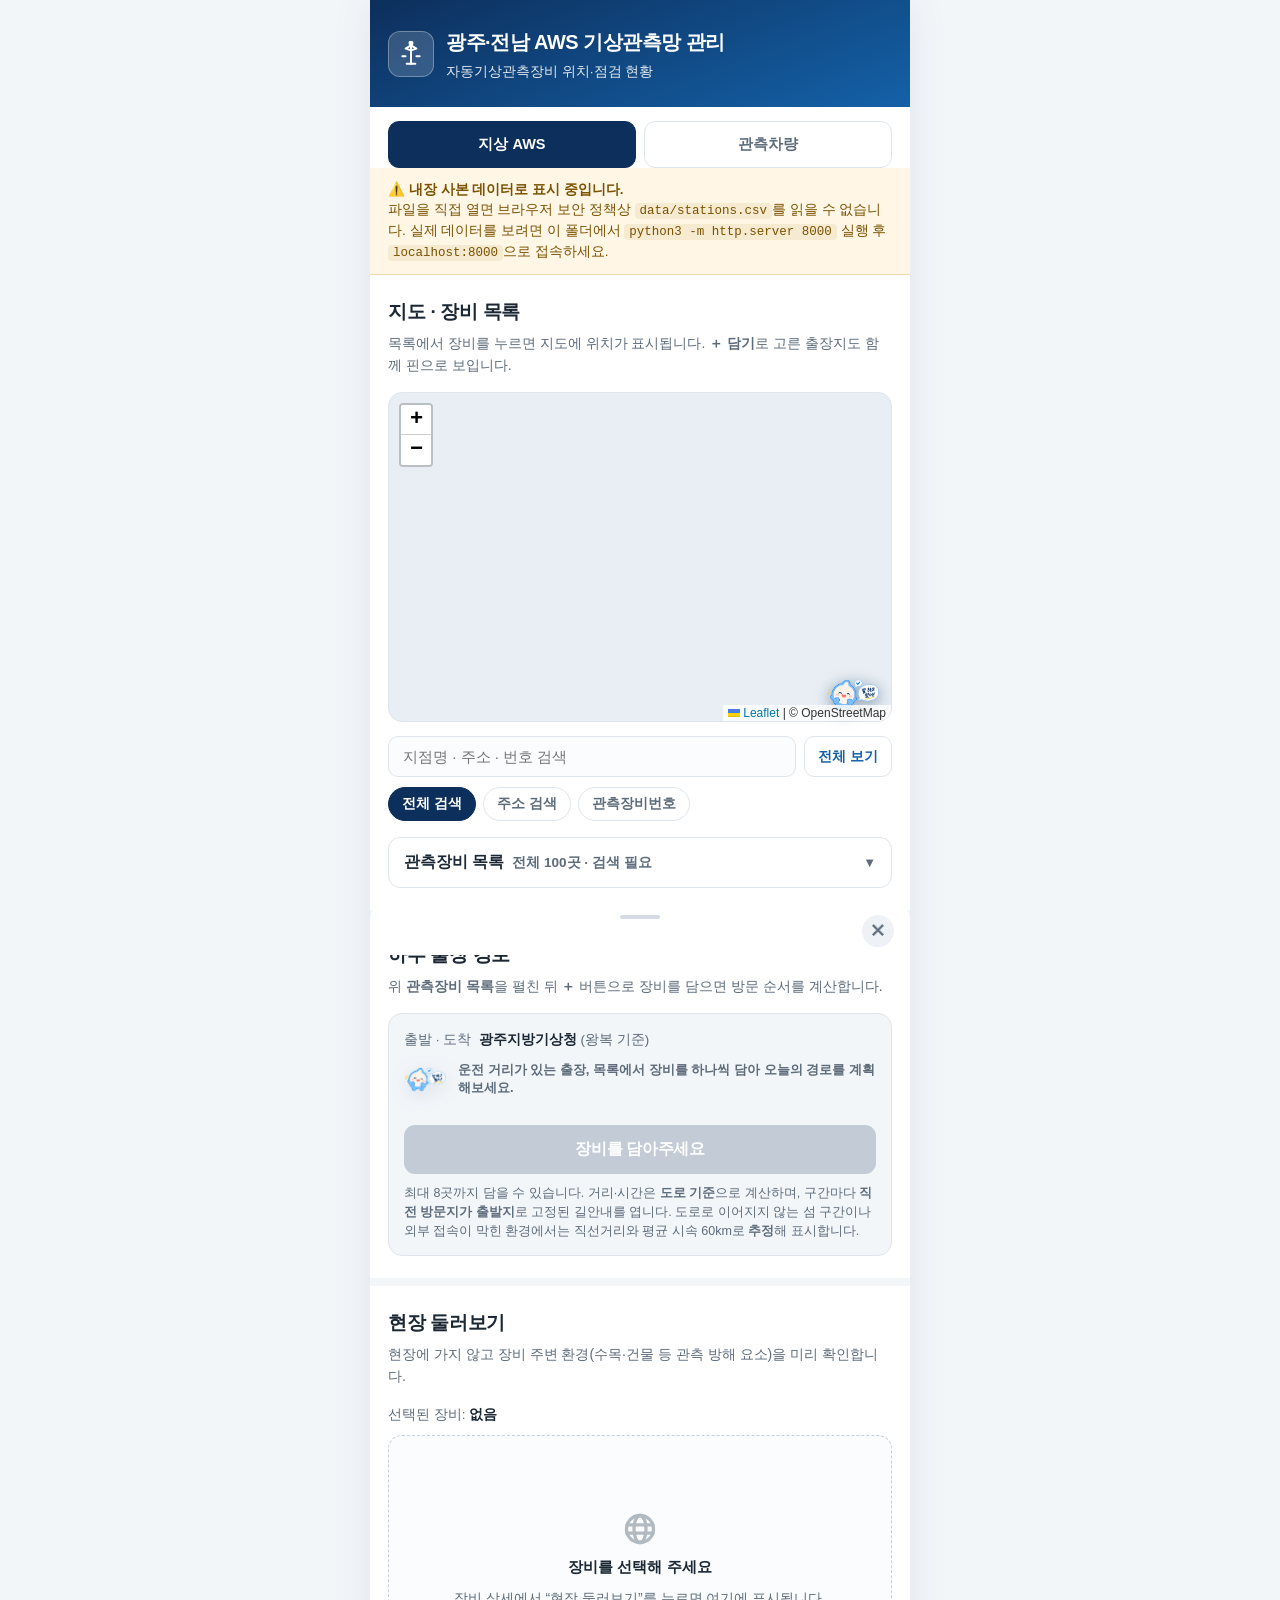
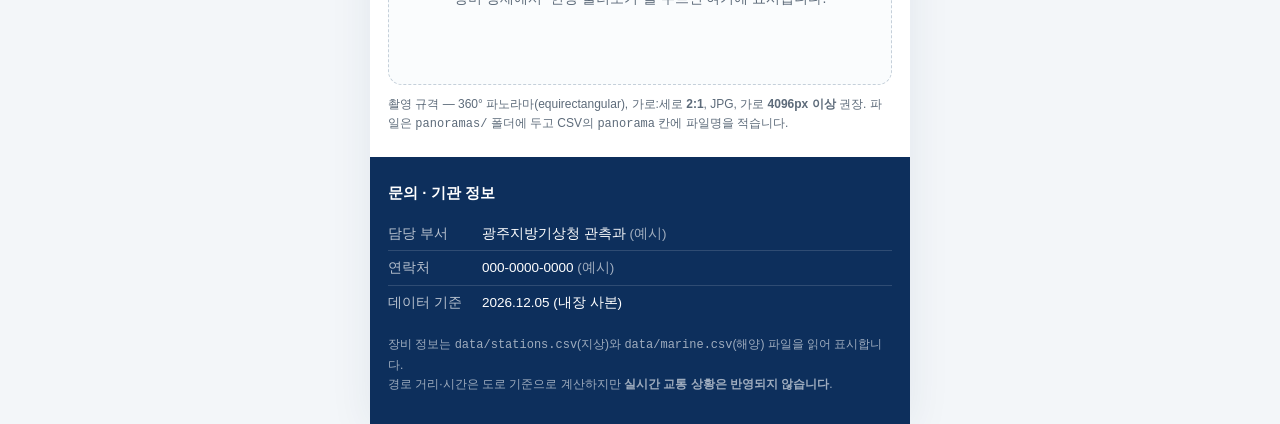
==== index.html @ c39beac3 "Update mascot and weather images" ====
<!DOCTYPE html>
<html lang="ko">
<head>
<meta charset="UTF-8">
<meta name="viewport" content="width=device-width, initial-scale=1, viewport-fit=cover">
<title>광주·전남 AWS 기상관측망 관리</title>
<!-- 지도 라이브러리는 저장소 안에 두었습니다. 외부 접속이 막힌 곳에서도 지도가 뜹니다. -->
<link rel="stylesheet" href="vendor/leaflet/leaflet.css">
<style>
/* ===== 기본 설정 ===== */
:root{
  --navy:#0d2f5c;
  --blue:#1461a8;
  --blue-soft:#e9f1fa;
  --ink:#1b2733;
  --muted:#5d6b7a;
  --line:#dfe5ec;
  --bg:#f3f6f9;
  --card:#ffffff;
  --ok:#157f4b;      /* 정상 */
  --ok-bg:#e6f4ec;
  --soon:#9a6200;    /* 곧 도래 */
  --soon-bg:#fdf1dc;
  --due:#c03a19;     /* 점검필요 */
  --due-bg:#fbe9e4;
  --unknown:#5d6b7a;
  --unknown-bg:#eceff3;
  --radius:14px;
}
*{box-sizing:border-box;-webkit-tap-highlight-color:transparent}
html,body{margin:0;padding:0}
body{
  background:var(--bg);
  color:var(--ink);
  font-family:-apple-system,BlinkMacSystemFont,"Apple SD Gothic Neo","Malgun Gothic","Noto Sans KR",sans-serif;
  font-size:16px; line-height:1.6;
  -webkit-text-size-adjust:100%;
}
.wrap{max-width:540px;margin:0 auto;background:var(--card);min-height:100vh;box-shadow:0 0 40px rgba(13,47,92,.08)}
section{padding:22px 18px;border-bottom:8px solid var(--bg)}
section:last-of-type{border-bottom:0}
h2{font-size:19px;margin:0 0 4px;letter-spacing:-.3px}
.sec-desc{font-size:14px;color:var(--muted);margin:0 0 16px}
button{font-family:inherit;font-size:inherit;cursor:pointer}

/* ===== ① 헤더 ===== */
header{
  background:linear-gradient(160deg,var(--navy),var(--blue));
  color:#fff;padding:26px 18px 24px;
}
.brand{display:flex;align-items:center;gap:12px}
.logo{
  width:46px;height:46px;border-radius:12px;flex:0 0 46px;
  background:rgba(255,255,255,.16);border:1px solid rgba(255,255,255,.3);
  display:flex;align-items:center;justify-content:center;
}
.logo svg{width:26px;height:26px}
header h1{font-size:20px;margin:0;font-weight:700;letter-spacing:-.5px}
header p{margin:3px 0 0;font-size:13.5px;opacity:.88}

/* ===== 지상 / 해양 탭 ===== */
.tabs{
  display:flex;gap:8px;padding:14px 18px 0;max-width:540px;margin:0 auto;
}
.tab{
  flex:1;padding:11px 8px;border:1.5px solid var(--line);border-radius:11px;
  background:#fff;color:var(--muted);font-size:14.5px;font-weight:700;cursor:pointer;
  display:flex;align-items:center;justify-content:center;text-align:center;text-decoration:none;
}
.tab[aria-pressed="true"]{background:var(--navy);border-color:var(--navy);color:#fff}

/* ===== 알림 배너 ===== */
.banner{
  display:none;margin:0;padding:12px 18px;background:#fff6e5;
  border-bottom:1px solid #f0dcb4;color:#7a5200;font-size:13.5px;line-height:1.5;
}
.banner.show{display:block}
.banner code{background:#f6ead0;padding:1px 5px;border-radius:4px;font-size:12.5px}

/* ===== ③ 지도 + 목록 ===== */
#map{height:330px;border-radius:var(--radius);border:1px solid var(--line);background:#e8eef3;overflow:hidden}
.map-fail{display:none;padding:28px 16px;text-align:center;color:var(--muted);font-size:14px}
.tools{display:flex;gap:8px;margin:14px 0 10px}
.search{
  flex:1;padding:11px 14px;border:1px solid var(--line);border-radius:10px;
  font-size:15px;background:#fbfcfd;color:var(--ink);min-width:0;
}
.search:focus{outline:2px solid var(--blue);outline-offset:-1px;background:#fff}
.fitBtn{
  flex:0 0 auto;padding:0 13px;border-radius:10px;border:1px solid var(--line);
  background:#fff;color:var(--blue);font-size:13.5px;font-weight:700;white-space:nowrap;
}
.chips{display:flex;gap:7px;overflow-x:auto;padding-bottom:4px;margin-bottom:12px;-webkit-overflow-scrolling:touch}
.chip{
  flex:0 0 auto;padding:7px 13px;border-radius:999px;border:1px solid var(--line);
  background:#fff;color:var(--muted);font-size:13.5px;font-weight:600;white-space:nowrap;
}
.chip[aria-pressed="true"]{background:var(--navy);border-color:var(--navy);color:#fff}

/* 목록 접기/펴기 */
.list-toggle{
  width:100%;display:flex;align-items:center;gap:8px;
  padding:14px 15px;border:1px solid var(--line);border-radius:12px;background:#fff;
  font-size:15.5px;font-weight:700;color:var(--ink);text-align:left;
}
.list-toggle .cnt{color:var(--muted);font-weight:600;font-size:13.5px}
.list-toggle .caret{margin-left:auto;color:var(--muted);font-size:13px;transition:transform .2s}
.list-toggle[aria-expanded="true"]{border-color:var(--blue);color:var(--blue)}
.list-toggle[aria-expanded="true"] .caret{transform:rotate(180deg);color:var(--blue)}
#listBox{margin-top:12px}
#listBox[hidden]{display:none}

.list{list-style:none;margin:0;padding:0;display:flex;flex-direction:column;gap:9px}
.item{
  display:flex;align-items:flex-start;gap:11px;
  border:1px solid var(--line);border-radius:var(--radius);padding:13px 13px 13px 12px;background:#fff;
}
.item.picked{border-color:var(--blue);background:#f6faff;box-shadow:0 0 0 1px var(--blue) inset}
.item-main{flex:1;min-width:0;text-align:left;background:none;border:0;padding:0;color:inherit;font-size:inherit}
.item-top{display:flex;align-items:center;gap:7px;flex-wrap:wrap;line-height:1.35}
.item-name{font-size:16.5px;font-weight:700;letter-spacing:-.3px}
.item-id{font-size:12px;color:var(--muted);background:var(--bg);border-radius:5px;padding:1px 6px}
.item-addr{display:block;font-size:13.5px;color:var(--muted);margin-top:4px;overflow:hidden;text-overflow:ellipsis;white-space:nowrap}
.item-next{display:block;font-size:12.5px;color:var(--muted);margin-top:3px;line-height:1.45}
.item-next b{color:var(--ink);font-weight:600}
.pick{
  flex:0 0 auto;width:42px;height:42px;border-radius:10px;border:1px solid var(--line);
  background:#fff;color:var(--muted);font-size:12px;font-weight:700;line-height:1.15;
  display:flex;flex-direction:column;align-items:center;justify-content:center;gap:1px;
}
.pick[aria-pressed="true"]{background:var(--blue);border-color:var(--blue);color:#fff}
.pick svg{width:16px;height:16px}
.empty{padding:26px 10px;text-align:center;color:var(--muted);font-size:14px}

/* 상태 배지 */
.badge{
  display:inline-flex;align-items:center;gap:4px;
  font-size:12px;font-weight:700;padding:2px 8px 2px 6px;border-radius:999px;white-space:nowrap;
}
.badge svg{width:13px;height:13px}
.b-ok{background:var(--ok-bg);color:var(--ok)}
.b-soon{background:var(--soon-bg);color:var(--soon)}
.b-due{background:var(--due-bg);color:var(--due)}
.b-unknown{background:var(--unknown-bg);color:var(--unknown)}

/* 지도 핀 */
.pin{
  width:28px;height:28px;border-radius:50% 50% 50% 2px;transform:rotate(-45deg);
  border:2.5px solid #fff;box-shadow:0 2px 6px rgba(0,0,0,.35);
  display:flex;align-items:center;justify-content:center;
}
.pin span{transform:rotate(45deg);color:#fff;font-size:12px;font-weight:800;line-height:1}
.pin-ok{background:var(--ok)}
.pin-soon{background:var(--soon)}
.pin-due{background:var(--due)}
.pin-unknown{background:var(--unknown)}
/* 지도에 올라가는 핀 — 글씨 없이 색으로만 구분합니다 */
.pin-pick{background:var(--blue)}                 /* 출장지로 담은 장비 */
.pin-office{background:var(--navy)}               /* 사무실 */
.pin-port{background:#0f8a8a}                     /* 출항 항구 */
.pin-sel{                                         /* 지금 선택한 장비 */
  background:var(--navy);width:34px;height:34px;
  box-shadow:0 0 0 4px rgba(21,101,192,.28), 0 3px 8px rgba(0,0,0,.4);
}
.mascot-pin svg{display:block;filter:drop-shadow(0 2px 5px rgba(13,47,92,.4))}

/* 지도 한 켠에 붙어 상황을 알려주는 마스코트 */
.map-wrap{position:relative}
.map-mascot{
  position:absolute;right:10px;bottom:10px;
  pointer-events:none;filter:drop-shadow(0 3px 7px rgba(13,47,92,.35));
  transition:opacity .15s;z-index:450;
}
.map-mascot[hidden]{display:none}
.mascot-sprite{display:inline-block;overflow:hidden;flex:0 0 auto;line-height:0;vertical-align:middle}
.mascot-sprite img{display:block;max-width:none;height:auto}
/* img/ 스프라이트 — IMG_8808(2×2), IMG_8807(상단+하단) */
.mascot-s{
  display:inline-block;flex:0 0 auto;background-repeat:no-repeat;
  vertical-align:middle;
}
.mascot-s--fight,.mascot-s--good,.mascot-s--start,.mascot-s--doing{
  aspect-ratio:3/2;background-image:url('img/IMG_8808.png');background-size:200% 200%;
}
.mascot-s--fight {background-position:0% 0%}
.mascot-s--good  {background-position:100% 0%}
.mascot-s--start {background-position:0% 100%}
.mascot-s--doing {background-position:100% 100%}
.mascot-s--effort{
  aspect-ratio:3/1;background-image:url('img/IMG_8807.png');background-size:100% 200%;background-position:0% 0%;
}
.mascot-s--tired,.mascot-s--rest{
  aspect-ratio:3/2;background-image:url('img/IMG_8807.png');background-size:200% 200%;
}
.mascot-s--tired{background-position:0% 100%}
.mascot-s--rest {background-position:100% 100%}
.mascot-art{display:block;max-width:100%;height:auto;object-fit:contain;filter:drop-shadow(0 4px 10px rgba(13,47,92,.12));}
.route-intro .mascot-art,.route-mascot-row .mascot-art,.map-mascot .mascot-art{display:block}
.route-intro img{width:44px;height:auto;flex:0 0 auto}
.route-mascot-row img{width:50px;height:auto;flex:0 0 auto}

/* ===== ④ 경로 ===== */
.route-intro{display:flex;align-items:center;gap:10px;margin-bottom:12px}
.route-intro span{font-size:13px;color:var(--muted);font-weight:600;line-height:1.4}
.route-mascot-row{display:flex;align-items:center;gap:10px;margin-bottom:10px}
.route-mascot-row span{
  font-size:12.5px;font-weight:700;color:#fff;background:rgba(255,255,255,.16);
  padding:6px 10px;border-radius:10px;line-height:1.4;
}
.route-rest-tip{
  display:flex;align-items:center;gap:9px;margin-top:10px;padding:9px 11px;
  background:#eaf3fb;border:1px solid #cfe3f5;border-radius:10px;
}
.route-rest-tip img{width:38px;height:auto;flex:0 0 auto}
.route-rest-tip span{font-size:12.5px;color:#0d3b82;font-weight:600;line-height:1.45}
.route-box{background:var(--bg);border:1px solid var(--line);border-radius:var(--radius);padding:15px}
.route-from{font-size:13.5px;color:var(--muted);margin:0 0 10px}
.route-from b{color:var(--ink)}
.picked-tags{display:flex;flex-wrap:wrap;gap:7px;margin-bottom:12px;min-height:4px}
.tag{
  display:inline-flex;align-items:center;gap:6px;background:#fff;border:1px solid var(--line);
  border-radius:999px;padding:5px 6px 5px 12px;font-size:13.5px;font-weight:600;
}
.tag button{border:0;background:#eef2f6;color:var(--muted);width:20px;height:20px;border-radius:50%;
  font-size:14px;line-height:1;display:flex;align-items:center;justify-content:center;padding:0}
.btn{
  width:100%;padding:14px;border-radius:11px;border:0;background:var(--blue);color:#fff;
  font-size:16px;font-weight:700;letter-spacing:-.3px;
}
.btn:disabled{background:#c3ccd6;color:#fff}
.btn-ghost{background:#fff;color:var(--blue);border:1.5px solid var(--blue)}
.route-note{font-size:12.5px;color:var(--muted);margin:10px 0 0;line-height:1.5}

.route-result{margin-top:14px;display:none}
.route-result.show{display:block}
.route-total{
  background:var(--navy);color:#fff;border-radius:11px;padding:13px 15px;
  display:flex;justify-content:space-between;align-items:baseline;margin-bottom:12px;
}
.route-total{display:block;padding:14px 16px}
.route-sum{display:flex;justify-content:space-between;align-items:baseline;gap:10px}
.route-sum + .route-sum{margin-top:7px;padding-top:7px;border-top:1px solid rgba(255,255,255,.16)}
.route-sum span{font-size:13.5px;opacity:.85}
.route-sum b{font-size:22px;font-weight:800;letter-spacing:-.5px;white-space:nowrap}
.route-total em{
  display:block;font-style:normal;font-size:11.5px;opacity:.62;
  margin-top:9px;line-height:1.45;
}
.steps{list-style:none;margin:0;padding:0}
.step{display:flex;gap:12px;align-items:flex-start;position:relative;padding-bottom:16px}
.step:last-child{padding-bottom:0}
.step::before{
  content:"";position:absolute;left:13px;top:28px;bottom:0;width:2px;background:var(--line);
}
.step:last-child::before{display:none}
.step-no{
  flex:0 0 28px;width:28px;height:28px;border-radius:50%;background:var(--blue);color:#fff;
  display:flex;align-items:center;justify-content:center;font-size:13px;font-weight:700;z-index:1;
}
.step-no.office{background:var(--navy)}
.step-body{flex:1;min-width:0;padding-top:2px}
.step-name{font-size:15.5px;font-weight:700}
.step-meta{font-size:12.5px;color:var(--muted);margin-top:1px}
/* 경로의 방문지 — 누르면 그 장비 현황이 열립니다 */
.step-link{
  display:flex;align-items:center;flex-wrap:wrap;gap:6px;
  background:none;border:0;padding:0;margin:0;font:inherit;color:var(--ink);
  text-align:left;cursor:pointer;
}
.step-link:hover .step-name,.step-link:focus-visible .step-name{text-decoration:underline}
.step-more{
  font-size:11.5px;font-weight:700;color:var(--blue);
  border:1px solid var(--blue);border-radius:999px;padding:1px 8px;
}
/* 구간 정보 — 출발지 → 도착지 · 거리 · 길안내 */
.leg{
  margin-top:7px;padding:8px 10px;background:#fff;border:1px solid var(--line);border-radius:10px;
  display:flex;flex-wrap:wrap;align-items:center;gap:6px 10px;
}
.leg-path{font-size:12.5px;color:var(--muted)}
.leg-path b{color:var(--blue)}
.leg-dist{font-size:12.5px;font-weight:700;color:var(--blue)}
.leg-dist.straight{color:var(--unknown)}
.leg-nav{
  margin-left:auto;display:inline-flex;align-items:center;gap:4px;white-space:nowrap;
  font-size:12px;font-weight:700;color:var(--blue);text-decoration:none;
  border:1.5px solid var(--blue);border-radius:999px;padding:3px 10px;
}
.leg-nav svg{width:13px;height:13px}
.leg-warn{flex-basis:100%;font-size:11.5px;color:var(--unknown)}
.route-loading{
  padding:14px;text-align:center;font-size:13.5px;color:var(--muted);
  border:1px dashed var(--line);border-radius:11px;background:#fff;
}
.route-warn{
  margin-bottom:10px;padding:10px 12px;border-radius:10px;line-height:1.5;
  background:var(--unknown-bg);color:var(--unknown);font-size:12.5px;
}

/* ===== 해양장비 ===== */
.empty-guide{
  border:1px dashed var(--line);border-radius:var(--radius);background:var(--bg);
  padding:20px 18px;font-size:13.5px;line-height:1.6;color:var(--muted);
}
.empty-guide b{display:block;color:var(--ink);font-size:15px;margin-bottom:8px}
.empty-guide p{margin:0 0 12px}
.empty-guide-mascot{display:flex;align-items:center;gap:10px;margin-bottom:14px}
.empty-guide-mascot img{width:48px;height:auto;flex:0 0 auto}
.empty-guide-mascot span{font-size:12.5px;color:var(--muted);font-weight:600;line-height:1.4}
.col-help{margin:0;padding-left:18px}
.col-help li{margin-bottom:3px}
.col-help code{font-size:12px}
.sea-box{background:var(--bg);border:1px solid var(--line);border-radius:var(--radius);padding:15px}
.sea-box .info{margin-bottom:12px}
.port-card{
  background:#fff;border:1px solid var(--line);border-radius:12px;
  padding:13px 14px;margin-top:12px;
}
.port-head{display:flex;align-items:baseline;gap:8px;margin-bottom:9px}
.port-head b{font-size:15.5px}
.port-cnt{font-size:12.5px;color:var(--muted)}
.port-list{list-style:none;margin:10px 0 0;padding:0}
.port-list li{padding:9px 0;border-top:1px solid var(--line)}
.port-meta{display:block;font-size:12px;color:var(--muted);margin-top:3px}
.port-foot{
  margin-top:10px;padding-top:9px;border-top:1px solid var(--line);
  font-size:12.5px;color:var(--muted);
}
.port-foot b{color:var(--ink)}

/* ===== ⑤ 파노라마 ===== */
.pano-pick{font-size:13.5px;color:var(--muted);margin:0 0 10px}
.pano-pick b{color:var(--ink)}
.pano{
  position:relative;height:250px;border-radius:var(--radius);overflow:hidden;
  border:1px solid var(--line);background:#dfe5ea;
  background-repeat:repeat-x;cursor:grab;touch-action:pan-y;user-select:none;
}
.pano.dragging{cursor:grabbing}
.pano-hint{
  position:absolute;left:50%;bottom:12px;transform:translateX(-50%);
  background:rgba(13,47,92,.78);color:#fff;font-size:12.5px;padding:6px 13px;border-radius:999px;
  pointer-events:none;white-space:nowrap;
}
.pano-empty{
  height:250px;border-radius:var(--radius);border:1.5px dashed #c5d0da;background:#fafcfd;
  display:flex;flex-direction:column;align-items:center;justify-content:center;text-align:center;
  padding:20px;color:var(--muted);font-size:14px;gap:8px;
}
.pano-empty svg{width:36px;height:36px;opacity:.45}
.pano-empty b{color:var(--ink);font-size:15px}
.pano-spec{font-size:12px;color:var(--muted);margin:10px 0 0;line-height:1.6}

/* ===== ⑥ 하단 ===== */
footer{background:var(--navy);color:#fff;padding:24px 18px 34px}
footer h3{margin:0 0 12px;font-size:15px;font-weight:700}
.foot-row{display:flex;gap:10px;font-size:13.5px;padding:6px 0;border-top:1px solid rgba(255,255,255,.14)}
.foot-row:first-of-type{border-top:0}
.foot-row dt{flex:0 0 84px;opacity:.7;margin:0}
.foot-row dd{margin:0;flex:1}
.foot-note{margin:16px 0 0;font-size:12px;opacity:.6;line-height:1.6}

/* ===== 바텀시트 ===== */
.sheet-dim{
  position:fixed;inset:0;background:rgba(13,25,40,.45);opacity:0;pointer-events:none;
  transition:opacity .22s;z-index:1000;
}
.sheet-dim.show{opacity:1;pointer-events:auto}
.sheet{
  position:fixed;left:0;right:0;bottom:0;z-index:1001;
  max-width:540px;margin:0 auto;background:#fff;
  border-radius:20px 20px 0 0;padding:8px 18px calc(22px + env(safe-area-inset-bottom));
  transform:translateY(102%);transition:transform .26s cubic-bezier(.2,.8,.3,1);
  max-height:86vh;overflow-y:auto;
}
.sheet.show{transform:translateY(0)}
.grip{width:40px;height:4px;border-radius:99px;background:#d5dbe2;margin:6px auto 14px}
.sheet-head{display:flex;align-items:flex-start;gap:10px;margin-bottom:4px}
.sheet-head h3{margin:0;font-size:22px;font-weight:800;letter-spacing:-.6px}
.sheet-addr{font-size:14px;color:var(--muted);margin:6px 0 16px}
.info{list-style:none;margin:0 0 16px;padding:0;border:1px solid var(--line);border-radius:12px;overflow:hidden}
.info li{display:flex;gap:10px;padding:11px 14px;font-size:14px;border-top:1px solid var(--line)}
.info li:first-child{border-top:0}
.info b{flex:0 0 96px;color:var(--muted);font-weight:500}
.info span{flex:1;font-weight:600}
.info .warn{color:var(--due)}
.sheet-btns{display:flex;gap:9px}
.sheet-btns .btn{flex:1;padding:14px 8px;font-size:15px;text-decoration:none;display:flex;align-items:center;justify-content:center;gap:6px}
.sheet-btns svg{width:17px;height:17px}
.sheet-close{
  position:absolute;top:14px;right:16px;width:32px;height:32px;border-radius:50%;
  border:0;background:#eef2f6;color:var(--muted);font-size:17px;line-height:1;padding:0;
}

.loading{padding:60px 20px;text-align:center;color:var(--muted)}
@media (min-width:560px){ body{padding:0} }
</style>
</head>
<body>
<div class="wrap">

  <!-- ① 헤더 -->
  <header>
    <div class="brand">
      <div class="logo" aria-hidden="true">
        <svg viewBox="0 0 24 24" fill="none" stroke="#fff" stroke-width="1.8" stroke-linecap="round" stroke-linejoin="round">
          <path d="M12 2v9"/><path d="M12 4l-5 3 5 1.6L17 7z"/><circle cx="12" cy="2" r="1.4" fill="#fff"/>
          <path d="M8 21h8"/><path d="M12 11v10"/><path d="M4 14h3M17 14h3"/>
        </svg>
      </div>
      <div>
        <h1>광주·전남 AWS 기상관측망 관리</h1>
        <p>자동기상관측장비 위치·점검 현황</p>
      </div>
    </div>
  </header>

  <!-- 지상 / 해양 전환 -->
  <nav class="tabs" id="tabs" aria-label="장비 종류">
    <button class="tab" data-tab="land" aria-pressed="true">지상 AWS</button>
    <a class="tab" href="observation_support_site/index.html">관측차량</a>
  </nav>

  <div class="banner" id="banner"></div>

  <div id="app" class="loading">불러오는 중…</div>

  <!-- ⑥ 하단 정보 -->
  <footer>
    <h3>문의 · 기관 정보</h3>
    <dl style="margin:0">
      <div class="foot-row"><dt>담당 부서</dt><dd>광주지방기상청 관측과 <span style="opacity:.6">(예시)</span></dd></div>
      <div class="foot-row"><dt>연락처</dt><dd>000-0000-0000 <span style="opacity:.6">(예시)</span></dd></div>
      <div class="foot-row"><dt>데이터 기준</dt><dd id="dataBase">-</dd></div>
    </dl>
    <p class="foot-note">
      장비 정보는 <code>data/stations.csv</code>(지상)와 <code>data/marine.csv</code>(해양) 파일을 읽어 표시합니다.<br>
      경로 거리·시간은 도로 기준으로 계산하지만 <b>실시간 교통 상황은 반영되지 않습니다</b>.
    </p>
  </footer>
</div>

<!-- 바텀시트 -->
<div class="sheet-dim" id="dim"></div>
<div class="sheet" id="sheet" role="dialog" aria-modal="true" aria-labelledby="sheetName">
  <button class="sheet-close" id="sheetClose" aria-label="닫기">✕</button>
  <div class="grip"></div>
  <div id="sheetBody"></div>
</div>

<script src="vendor/leaflet/leaflet.js"></script>
<script>
/* =========================================================
   설정값 — 운영 전 이 부분만 실제 값으로 바꾸면 됩니다.
   ========================================================= */
const CONFIG = {
  /* ④ 출장 경로의 출발·도착지.
     ⚠️ 실제 출발 사무실이 다르면 이름·주소·좌표를 함께 바꿔 주세요.
     주소는 길안내 검색어로도 쓰이므로 좌표와 같은 곳을 가리켜야 합니다. */
  office: {
    name: '광주지방기상청',
    address: '광주광역시 북구 서암대로 71',
    lat: 35.17294, lon: 126.89156
  },
  maxPick: 8,        // 한 번에 고를 수 있는 장비 수
  soonDays: 30,      // 예정일까지 이 일수 이내면 '곧 도래'
  csvPath: 'data/stations.csv',
  marineCsvPath: 'data/marine.csv',   // 해양장비 (파일이 없으면 해양 탭에 안내만 뜹니다)
  /* 사진을 어디서 가져올지. 폴더 이름이면 저장소 안에서, 주소면 그 서버에서 받아옵니다.
     CSV에 파일명만 적으면 여기에 이어 붙고, 전체 주소를 적으면 그 주소를 그대로 씁니다. */
  panoDir: 'https://www.kma.go.kr/gwangju/panoramas/',   // 관측노장 360° 파노라마
  photoDir: 'photos/',                                   // 해양장비 사진

  // 해상 기상 확인용 링크 — 출항 전 파고·풍속 확인
  seaForecastUrl: 'https://www.weather.go.kr/w/ocean/marine/forecast.do',

  /* 지도 배경 타일. 지도에서 유일하게 외부에서 받아오는 부분입니다.
     사내망에서 외부가 막혀 있으면 기관 내부 타일 서버 주소로 바꾸세요.
     타일을 못 받으면 지도만 비고 목록·경로·상세는 그대로 동작합니다. */
  tileUrl: 'https://tile.openstreetmap.org/{z}/{x}/{y}.png',
  tileMaxZoom: 18,
  tileAttribution: '&copy; OpenStreetMap',

  // 길안내 버튼이 열 지도앱 — 'naver' 또는 'kakao'
  navProvider: 'naver',

  /* 경로 거리 계산 방식
     'osrm'     : 도로 거리·소요시간을 외부 경로탐색 서버에서 받아옵니다 (기본, 키 불필요)
     'straight' : 외부 접속 없이 직선거리로만 계산합니다 (사내망에서 외부가 막힌 경우)
     서버 응답이 없거나 실패하면 자동으로 직선거리로 내려가고 화면에 그 사실을 표시합니다. */
  routing: {
    provider: 'osrm',
    osrmBase: 'https://router.project-osrm.org',
    timeoutMs: 12000,
    // 도로 소요시간을 받지 못한 구간의 시간 추정에 쓰는 평균 시속(km/h).
    // 화면에는 '예상'으로 따로 표시합니다.
    avgKmh: 60
  }
};

/* =========================================================
   CSV를 못 읽을 때 쓰는 내장 사본 (파일을 그냥 더블클릭해서 열었을 때)
   ※ 실제 데이터는 항상 data/stations.csv 가 기준입니다.
   ※ CSV를 고쳤다면 이 아래 내용도 같은 값으로 맞춰 주세요.
   ========================================================= */
const FALLBACK_CSV = `station_id,name,lat,lon,address,last_check,cycle_months,panorama,note
43,솔라시도,34.71083,126.41163,전남광주통합특별시 해남군 산이면 구성리 655,,,43.jpg,
44,삼호,34.74476,126.4122,전남광주통합특별시 영암군 삼호읍 에프원로 2,,,44.jpg,
156,광주,35.17294,126.89156,광주광역시 북구 서암대로 71 광주지방기상청(운암동),,,156.jpg,
165,목포,34.81732,126.38151,전라남도 목포시 고하대로 815 (목포시 연산동 726-3 목포기상대),,,165.jpg,
168,여수,34.73929,127.74063,전라남도 여수시 고소동 304,,,168.jpg,
169,흑산도,34.68719,125.45105,전라남도 신안군 흑산면 예리 3길 21-90 흑산도관측소,,,169.jpg,
170,완도,34.39590,126.70182,전라남도 완도군 군외면 청해진로 795-3 (불목리 26),,,170.jpg,
174,순천,35.02040,127.36940,전라남도 순천시 승주읍 평중리 230번지 순천지역기상서비스센터,,,174.jpg,
175,진도(레),34.47211,126.32380,전라남도 진도군 의신면 운림산방로 527-209,,,175.jpg,
252,영광군,35.28366,126.47784,전라남도 영광군 복호로 7 영광군 현장방사능방재지휘센터,,,252.jpg,
258,보성군,34.76335,127.21226,전라남도 보성군 득량면 예당리 3046-2번지,,,258.jpg,
259,강진군,34.64464,126.78405,전라남도 강진군 강진읍 종합운동장길 58-8 종합운동장 내(군동면 호계리 733),,,259.jpg,
260,장흥,34.68886,126.91951,전라남도 장흥군 장흥읍 흥성로 226(장흥읍 축내리 271-11),,,260.jpg,
261,해남,34.55375,126.56907,전라남도 해남군 해남읍 남각길 337(해남읍 남천리 175-1 해남자동기상관측소),,,261.jpg,
262,고흥,34.61826,127.27572,전라남도 고흥군 고흥읍 행정리 483-1번지,,,262.jpg,
266,광양시,34.94340,127.69140,전라남도 광양시 중동 산109-3,,,266.jpg,
268,진도군,34.47296,126.25846,전라남도 진도군 진도읍 남동리 291,,,268.jpg,
269,안마도,35.34690,126.03050,전라남도 영광군 낙월면 월촌리 산257-5,,,269.jpg,
301,임자도,35.09511,126.11638,전라남도 신안군 임자면 진리 32,,,301.jpg,
302,장산도,34.64274,126.18264,전라남도 신안군 장산면 팽진리 산163,,,302.jpg,
303,가거도,34.07275,125.09741,전라남도 신안군 흑산면 가거도리 산95,,,303.jpg,
304,신지도,34.31801,126.84849,전라남도 완도군 신지면 월양리 855,,,304.jpg,
305,여서도,33.98622,126.92009,전라남도 완도군 청산면 여서도길 32(청산면 여서리 519 여서도내연발전소),,,305.jpg,
306,소리도,34.43185,127.80110,전라남도 여수시 남면 연도리 1619-19,,,306.jpg,
308,옥도,34.68703,126.07303,전라남도 신안군 하의면 옥도리 105-2,,,308.jpg,
315,성삼재,35.30673,127.51079,전라남도 구례군 산동면 노고단로 1068 성삼재휴게소,,,315.jpg,
316,무등산,35.11438,126.99743,광주광역시 동구 용연동 산 354-4 KBS광주방송총국 무등산송신소,,,316.jpg,
342,광산진곡,35.21978,126.79509,전남광주통합특별시 광산구 진곡동 3-25,,,342.jpg,
687,석곡,35.12620,127.25280,전라남도 곡성군 석곡면 유정리 403,,,687.jpg,
688,봉산,35.26878,126.93914,전라남도 담양군 봉산면 삼지리 437-9,,,688.jpg,
689,광주남구,35.10082,126.89853,광주광역시 남구 노대동 597 빛고을CC 주차장 입구,,,689.jpg,
697,서거차도,34.25058,125.91829,전라남도 진도군 조도면 서거차도1길 54(서거차도리 210),,,697.jpg,
698,해제,35.09385,126.28509,전라남도 무안군 해제면 광산리 242-4,,,698.jpg,
699,무안,34.98378,126.46108,전라남도 무안군 무안읍 교촌리 785-1,,,699.jpg,
706,담양,35.31021,126.97266,전라남도 담양군 담양읍 천변리 396-16 담양군농업기술센터 시험포,,,706.jpg,
707,지도,35.05796,126.20839,전라남도 신안군 지도읍 읍내리 산25-6 헬기장,,,707.jpg,
708,광산,35.12886,126.74524,광주광역시 광산구 용곡동 423-2 농업기술센터,,,708.jpg,
709,구례,35.20807,127.49363,전라남도 구례군 마산면 사도리 895-6,,,709.jpg,
710,나주,35.02504,126.74397,전라남도 나주시 금천면 오강리 386 나주배시험장,,,710.jpg,
711,이양,34.89711,126.98980,전라남도 화순군 이양면 오류리 314-2,,,711.jpg,
712,순천시,34.90351,127.51927,전라남도 순천시 해룡면 대안리 1155-16,,,712.jpg,
713,광양읍,34.97507,127.58259,전라남도 광양시 광양읍 칠성리 419-2,,,713.jpg,
714,자은도,34.87909,126.02868,전라남도 신안군 자은면 구영리 1164-24번지,,,714.jpg,
716,하의도,34.63066,126.03198,전라남도 신안군 하의면 후광길 288(후광리 87),,,716.jpg,
717,의신,34.42749,126.30976,전라남도 진도군 의신면 연주리 888-1,,,717.jpg,
718,상조도,34.33303,126.03646,전라남도 진도군 조도면 맹성리 633,,,718.jpg,
720,보길도,34.15486,126.54991,전라남도 완도군 보길면 부황리 산 60-5,,,720.jpg,
721,금일,34.33904,127.02825,전라남도 완도군 금일읍 신구리 산264-3,,,721.jpg,
722,조선대,35.13681,126.92875,광주광역시 동구 학동 668 조선대학교 태양광발전시범단지(간호대학교 뒷편),,,722.jpg,
723,거문도,34.02792,127.30898,전라남도 여수시 삼산면 거문리 87-72 해경거문치안센터,,,723.jpg,
730,장성,35.27940,126.76110,전라남도 장성군 황룡면 와룡리 399-2,,,730.jpg,
731,영암,34.81666,126.68634,전라남도 영암군 영암읍 배날리길 50(망호리 201-1),,,731.jpg,
732,보성,34.76192,127.09209,전라남도 보성군 보성읍 옥평리 571-11,,,732.jpg,
741,화순,35.05671,126.98515,전라남도 화순군 화순읍 삼천리 590,,,741.jpg,
742,운남,34.93889,126.33064,전라남도 무안군 운남면 성내리 580-7,,,742.jpg,
743,비금,34.77258,125.94688,전라남도 신안군 비금면 지당리 984-2 이세돌바둑기념관,,,743.jpg,
744,산이,34.67254,126.43646,전라남도 해남군 산이면 덕송리 1077 해남통신지원대대,,,744.jpg,
745,성전,34.68505,126.72554,전라남도 강진군 성전면 성전리 128,,,745.jpg,
746,땅끝,34.38184,126.51590,전라남도 해남군 송지면 미야리 854,,,746.jpg,
747,청산도,34.18292,126.85801,전라남도 완도군 청산면 도청리 976,,,747.jpg,
748,벌교,34.83694,127.36310,전라남도 보성군 장호길 56-386 벌교하수처리장,,,748.jpg,
749,도양,34.53471,127.12715,전라남도 고흥군 도양읍 봉암리 2346,,,749.jpg,
750,백야,34.62781,127.63569,전라남도 여수시 화양면 안포리 산823-3,,,750.jpg,
754,함평,35.06037,126.52732,전라남도 함평군 함평읍 기각리 189-7,,,754.jpg,
755,백아면,35.15959,127.08534,전라남도 화순군 백아면 옥리 487-1,,,755.jpg,
765,복내,34.89234,127.13448,전라남도 보성군 복내면 복내리 536-13 (축구장 주변),,,765.jpg,
766,여수산단,34.84946,127.71496,전라남도 여수시 여수산단로 918 GS칼텍스여천공장,,,766.jpg,
767,포두,34.58853,127.39745,전라남도 고흥군 포두면 송산리 1640,,,767.jpg,
768,곡성,35.28886,127.28531,전라남도 곡성군 곡성읍 삼인동길 97 31사단95연대3대대9중대(곡성군부대),,,768.jpg,
769,염산,35.19932,126.38336,전라남도 영광군 염산면 옥실리 3-20,,,769.jpg,
770,다도,34.92862,126.82001,전라남도 나주시 다도면 암정리 1105,,,770.jpg,
771,안좌,34.72693,126.14463,전라남도 신안군 안좌면 향목리 398-3,,,771.jpg,
772,수유,34.53208,126.23964,전라남도 진도군 진도읍 수유리 1421,,,772.jpg,
773,학산,34.70850,126.63593,전라남도 영암군 학산면 상월리 산 86(임),,,773.jpg,
774,전남도청,34.81747,126.46618,전라남도 무안군 삼향읍 남악리 1000(오룡길 1) 전남도청,,,774.jpg,
775,월야,35.17770,126.63538,전라남도 함평군 월야면 월야리 344-13,,,775.jpg,
776,현산,34.45996,126.55710,"전라남도 해남군 현산면 일평리 529-7, 529-6",,,776.jpg,
777,관산,34.55633,126.93462,전라남도 장흥군 관산읍 옥당리 226-2,,,777.jpg,
778,유치,34.79594,126.82180,전라남도 장흥군 유치면 관동리 62,,,778.jpg,
783,과기원,35.23027,126.84077,광주광역시 북구 오룡동 1 광주과학기술원 창업보육생산동 앞,,,783.jpg,
784,시종,34.87718,126.61258,전라남도 영암군 시종면 만수리 680,,,784.jpg,
785,북일,34.46383,126.67630,전라남도 해남군 북일면 신월리 174-4,,,785.jpg,
786,돌산,34.63808,127.77401,전라남도 여수시 돌산읍 서덕리 284-5,,,786.jpg,
787,도화,34.50672,127.31716,전라남도 고흥군 도화면 당오리 1147-15 도화베이스볼파크,,,787.jpg,
788,풍암,35.13159,126.88132,광주광역시 서구 풍암동 20 풍암생활체육공원 내,,,788.jpg,
789,압해도,34.87643,126.29290,전라남도 신안군 압해면 신용리 602-5 나무병원,,,789.jpg,
790,나로도,34.53258,127.46735,전라남도 고흥군 동일면 덕흥양쪽길 200,,,790.jpg,
791,피아골,35.26621,127.58376,전라남도 구례군 토지면 내동리 1155-1 서울대 남부학술림,,,791.jpg,
794,황전,35.10066,127.42739,전라남도 순천시 황전면 괴목리 60-1 황전면사무소,,,794.jpg,
795,옥과,35.27532,127.13899,전라남도 곡성군 옥과면 리문리 161,,,795.jpg,
796,초도,34.23775,127.24476,전라남도 여수시 삼산면 초도로 638,,,796.jpg,
797,하태도,34.39498,125.29953,전라남도 신안군 흑산면 태도리 산309-1 내연발전소 뒤,,,797.jpg,
798,홍도,34.68551,125.19236,전라남도 신안군 흑산면 홍도1길 53(홍도분교),,,798.jpg,
799,낙월도,35.20198,126.13494,전라남도 영광군 낙월면 낙월길 88(상낙월리 산 450-1),,,799.jpg,
856,광양백운산,35.10180,127.59815,전라남도 광양시 옥룡면 동곡리 1113 서울대 남부학술림,,,856.jpg,
857,완도읍,34.29995,126.71737,전라남도 완도군 완도읍 중도리 954-1,,,857.jpg,
858,지산,34.42956,126.17006,전라남도 진도군 지산면 인지리 77-1,,,858.jpg,
882,상무대,35.25179,126.60423,전라남도 장성군 삼서면 학성리 사서함 75,,,882.jpg,
964,마량,34.45902,126.81574,전라남도 강진군 마량면 마량리 1132-11,,,964.jpg,
973,화순능주,35.02330,126.94961,전라남도 화순군 능주면 만수리 794-4,,,973.jpg,`;

/* ========================= 아이콘 ========================= */
const ICON = {
  ok:   '<svg viewBox="0 0 24 24" fill="none" stroke="currentColor" stroke-width="3" stroke-linecap="round" stroke-linejoin="round"><path d="M4 12.5l5.5 5.5L20 6"/></svg>',
  soon: '<svg viewBox="0 0 24 24" fill="none" stroke="currentColor" stroke-width="2.4" stroke-linecap="round" stroke-linejoin="round"><circle cx="12" cy="12" r="9"/><path d="M12 7v5.5l3.5 2"/></svg>',
  due:  '<svg viewBox="0 0 24 24" fill="none" stroke="currentColor" stroke-width="2.4" stroke-linecap="round" stroke-linejoin="round"><path d="M12 3.5L1.8 20.5h20.4z"/><path d="M12 10v4.5"/><circle cx="12" cy="17.6" r="1" fill="currentColor" stroke="none"/></svg>',
  unknown:'<svg viewBox="0 0 24 24" fill="none" stroke="currentColor" stroke-width="2.4" stroke-linecap="round"><circle cx="12" cy="12" r="9"/><path d="M9.2 9.3a2.9 2.9 0 015.6 1c0 1.9-2.8 2.2-2.8 4"/><circle cx="12" cy="17.8" r="1" fill="currentColor" stroke="none"/></svg>',
  nav:'<svg viewBox="0 0 24 24" fill="none" stroke="currentColor" stroke-width="2.2" stroke-linecap="round" stroke-linejoin="round"><path d="M21 3L3 10.5l7.5 3L13.5 21z"/></svg>',
  vr:   '<svg viewBox="0 0 24 24" fill="none" stroke="currentColor" stroke-width="2.2" stroke-linecap="round" stroke-linejoin="round"><circle cx="12" cy="12" r="9"/><ellipse cx="12" cy="12" rx="4" ry="9"/><path d="M3.3 9.2h17.4M3.3 14.8h17.4"/></svg>',
  plus: '<svg viewBox="0 0 24 24" fill="none" stroke="currentColor" stroke-width="2.6" stroke-linecap="round"><path d="M12 5v14M5 12h14"/></svg>',
  check:'<svg viewBox="0 0 24 24" fill="none" stroke="currentColor" stroke-width="3" stroke-linecap="round" stroke-linejoin="round"><path d="M4 12.5l5.5 5.5L20 6"/></svg>'
};

/* 장거리 출장 운전의 고단함을 표현한 마스코트 — img/ 폴더 스프라이트에서 잘라 표시합니다. */
const MASCOT = {
  start:  { alt:'출발! 장비를 하나씩 담아보세요',       cls:'mascot-s--start', img:'img/7.png' },
  good:   { alt:'좋아! 가까운 거리예요',                 cls:'mascot-s--good', img:'img/5.png' },
  doing:  { alt:'잘 하고 있어!',                         cls:'mascot-s--doing', img:'img/1.png' },
  fight:  { alt:'힘내! 오늘도 화이팅',                   cls:'mascot-s--fight', img:'img/6.png' },
  effort: { alt:'조금 멀어도 우리가 해낼 수 있어요!',     cls:'mascot-s--effort', img:'img/4.png' },
  tired:  { alt:'조금 힘들지만.. 곧 도착해요!',           cls:'mascot-s--tired', img:'img/2.png' },
  rest:   { alt:'잠깐 쉬고 다시 출발해요!',               cls:'mascot-s--rest', img:'img/3.png' }
};

function mascotImgHTML(m, size=50){
  return `<img class="mascot-art" src="${m.img || 'img/mascoat.png'}" style="width:${size}px;height:auto" alt="${m.alt}" />`;
}

// 지도 옆 마스코트 — 담은 장비 수(=오늘 다닐 곳)가 많을수록 힘내는 톤으로 바뀝니다.
function mascotForPickCount(n){
  if(n<=0) return MASCOT.start;
  if(n<=2) return MASCOT.doing;
  if(n<=5) return MASCOT.fight;
  return MASCOT.effort;
}

// 경로 계산 결과의 왕복 거리(km) — 운전이 얼마나 고될지 마스코트로 보여줍니다.
function mascotForKm(km){
  if(km<=20) return MASCOT.good;
  if(km<=60) return MASCOT.fight;
  if(km<=120) return MASCOT.effort;
  return MASCOT.tired;
}

function updateMapMascot(){
  const box=document.getElementById('mapMascot');
  if(!box) return;
  const m=mascotForPickCount(state.picked.length);
  box.innerHTML=mascotImgHTML(m,56);
  box.title=m.alt;
  box.hidden=false;
}

function updateRouteIntro(){
  const box=document.getElementById('routeIntro');
  if(!box) return;
  box.innerHTML = state.picked.length
    ? ''
    : `<div class="route-intro">${mascotImgHTML(MASCOT.start,44)}
        <span>운전 거리가 있는 출장, 목록에서 장비를 하나씩 담아 오늘의 경로를 계획해보세요.</span></div>`;
}

function mascotRowHTML(km){
  const m=mascotForKm(km);
  return `<div class="route-mascot-row">${mascotImgHTML(m,50)}<span>${m.alt}</span></div>`;
}

function restTipHTML(km){
  if(km<=120) return '';
  return `<div class="route-rest-tip">${mascotImgHTML(MASCOT.rest,38)}
    <span>왕복 ${fmtKm(km)}km, 장거리 운전입니다. 중간에 잠깐 쉬어가며 안전하게 이동하세요.</span></div>`;
}

const STATUS = {
  ok:      { key:'ok',      label:'정상',     cls:'b-ok',      pin:'pin-ok',      letter:'정' },
  soon:    { key:'soon',    label:'곧 도래',  cls:'b-soon',    pin:'pin-soon',    letter:'곧' },
  due:     { key:'due',     label:'점검필요', cls:'b-due',     pin:'pin-due',     letter:'!'  },
  unknown: { key:'unknown', label:'정보 확인 필요', cls:'b-unknown', pin:'pin-unknown', letter:'?' }
};

/* ========================= 유틸 ========================= */
function parseCSV(text){
  const rows=[]; let row=[], field='', q=false;
  text = text.replace(/^﻿/,'').replace(/\r\n/g,'\n').replace(/\r/g,'\n');
  for(let i=0;i<text.length;i++){
    const c=text[i];
    if(q){
      if(c==='"'){ if(text[i+1]==='"'){field+='"';i++;} else q=false; }
      else field+=c;
    }else{
      if(c==='"') q=true;
      else if(c===','){ row.push(field); field=''; }
      else if(c==='\n'){ row.push(field); rows.push(row); row=[]; field=''; }
      else field+=c;
    }
  }
  row.push(field); rows.push(row);
  const clean=rows.filter(r=>r.some(v=>v.trim()!==''));
  if(!clean.length) return [];
  const head=clean[0].map(h=>h.trim());
  return clean.slice(1).map(r=>{
    const o={}; head.forEach((h,i)=>o[h]=(r[i]??'').trim()); return o;
  });
}

function parseDate(s){
  const m=/^(\d{4})-(\d{1,2})-(\d{1,2})$/.exec((s||'').trim());
  if(!m) return null;
  const y=+m[1], mo=+m[2], d=+m[3];
  const dt=new Date(y,mo-1,d);
  if(dt.getFullYear()!==y||dt.getMonth()!==mo-1||dt.getDate()!==d) return null;
  return dt;
}
function addMonths(date, n){
  const d=new Date(date.getTime());
  const day=d.getDate();
  d.setDate(1); d.setMonth(d.getMonth()+n);
  const last=new Date(d.getFullYear(), d.getMonth()+1, 0).getDate();
  d.setDate(Math.min(day,last));
  return d;
}
function fmtDate(d){
  if(!d) return '-';
  return `${d.getFullYear()}.${String(d.getMonth()+1).padStart(2,'0')}.${String(d.getDate()).padStart(2,'0')}`;
}
function today0(){ const d=new Date(); d.setHours(0,0,0,0); return d; }

// 두 좌표 사이 직선거리(km) — 하버사인
function distKm(a,b){
  const R=6371, rad=Math.PI/180;
  const dLat=(b.lat-a.lat)*rad, dLon=(b.lon-a.lon)*rad;
  const s=Math.sin(dLat/2)**2 + Math.cos(a.lat*rad)*Math.cos(b.lat*rad)*Math.sin(dLon/2)**2;
  return 2*R*Math.asin(Math.sqrt(s));
}
function fmtKm(k){ return k<10 ? k.toFixed(1) : Math.round(k).toLocaleString('ko-KR'); }
// 분 → "1시간 5분" / "45분"
function fmtMin(m){
  if(m==null||!isFinite(m)) return null;
  const t=Math.round(m);
  if(t<60) return `${t}분`;
  const h=Math.floor(t/60), r=t%60;
  return r ? `${h}시간 ${r}분` : `${h}시간`;
}
const esc = s => String(s??'').replace(/[&<>"']/g, c=>({'&':'&amp;','<':'&lt;','>':'&gt;','"':'&quot;',"'":'&#39;'}[c]));

/* ========================= 상태 판정 ========================= */
function buildStation(raw){
  const lat=parseFloat(raw.lat), lon=parseFloat(raw.lon);
  const last=parseDate(raw.last_check);
  const cycle=parseInt(raw.cycle_months,10);
  const s={
    id: raw.station_id||'',
    name: raw.name||'(이름 없음)',
    lat, lon,
    address: raw.address||'',
    last, cycle: Number.isFinite(cycle)&&cycle>0 ? cycle : null,
    panorama: raw.panorama||'',
    note: raw.note||'',
    valid: Number.isFinite(lat)&&Number.isFinite(lon)&&Math.abs(lat)<=90&&Math.abs(lon)<=180
  };
  if(last && s.cycle){
    s.next = addMonths(last, s.cycle);
    s.days = Math.round((s.next - today0())/86400000);
    s.status = s.days<0 ? STATUS.due : (s.days<=CONFIG.soonDays ? STATUS.soon : STATUS.ok);
  }else{
    s.next=null; s.days=null; s.status=STATUS.unknown;
  }
  return s;
}

/* 해양장비 한 줄을 화면에서 쓸 형태로 만듭니다.
   점검일·주기로 상태를 매기는 부분은 지상 장비와 같습니다. */
function buildMarine(raw){
  const s=buildStation(raw);
  const portLat=parseFloat(raw.port_lat), portLon=parseFloat(raw.port_lon);
  const boat=parseInt(raw.boat_min,10);
  const wave=parseFloat(raw.wave_limit);
  s.kind   = KIND[KIND_ALIAS[(raw.kind||'').trim()]] || KIND.etc;
  s.access = ACCESS[ACCESS_ALIAS[(raw.access||'').trim()]] || ACCESS.boat;
  s.seaArea= raw.sea_area||'';
  s.port   = raw.port||'';
  s.portPt = Number.isFinite(portLat)&&Number.isFinite(portLon)
             ? { name:s.port||'출항 항구', lat:portLat, lon:portLon, address:raw.port_address||'' } : null;
  s.boatMin= Number.isFinite(boat)&&boat>0 ? boat : null;
  s.wave   = Number.isFinite(wave)&&wave>0 ? wave : null;
  s.vendor = raw.vendor||'';
  s.vendorTel = raw.vendor_tel||'';
  s.photo  = raw.photo||'';
  /* 출항 계획에서 묶는 기준 —
     선박은 같은 항구끼리 한 번에 나가므로 항구로 묶고,
     육상 접근은 각자 다른 곳으로 차를 몰고 가므로 장비별로 따로 둡니다. */
  s.group      = s.access.key==='boat' ? `port:${s.port||'미지정'}` : `land:${s.id}`;
  s.groupLabel = s.access.key==='boat' ? (s.port||'출항 항구 미지정') : s.name;
  return s;
}

/* ========================= 상태 저장소 ========================= */
const state = { tab:'land',
                stations:[], marine:[], marineLoaded:false,
                filter:'all', kind:'all', query:'', mode:'all', listOpen:false,
                picked:[], selected:null,
                map:null, mapCleanup:null, markerLayer:null, markers:{}, bounds:null, pano:null };

// 지금 탭에서 다루는 장비 목록
function items(){ return state.tab==='marine' ? state.marine : state.stations; }

/* 해양장비 종류·접근 방식 */
const KIND = {
  buoy:    { key:'buoy',    label:'해양기상부이' },
  light:   { key:'light',   label:'등표관측장비' },
  wave:    { key:'wave',    label:'파고부이·파랑계' },
  coast:   { key:'coast',   label:'연안·항만' },
  etc:     { key:'etc',     label:'기타' }
};
const KIND_ALIAS = {
  '부이':'buoy','해양기상부이':'buoy','buoy':'buoy',
  '등표':'light','등표기상관측장비':'light','등대':'light','light':'light',
  '파고':'wave','파고부이':'wave','파랑계':'wave','wave':'wave',
  '연안':'coast','항만':'coast','연안방재':'coast','coast':'coast'
};
const ACCESS = {
  boat:   { key:'boat',   label:'선박 출항',   desc:'배를 타고 나가야 합니다' },
  land:   { key:'land',   label:'육상 접근',   desc:'차로 가서 걸어서 접근합니다' },
  vendor: { key:'vendor', label:'업체 점검',   desc:'유지보수 업체가 수행합니다' }
};
const ACCESS_ALIAS = {
  '선박':'boat','배':'boat','출항':'boat','boat':'boat',
  '육상':'land','도보':'land','차량':'land','land':'land',
  '업체':'vendor','용역':'vendor','외주':'vendor','vendor':'vendor'
};

// 검색 방식별 안내 문구
const MODE_PLACEHOLDER = {
  land: {
    all:  '지점명 · 주소 · 번호 검색',
    addr: '주소로 검색 (예: 목포시)',
    id:   '관측장비번호로 검색 (예: 165)'
  },
  marine: {
    all:  '지점명 · 해역 · 항구 · 번호 검색',
    addr: '해역이나 출항 항구로 검색 (예: 목포항)',
    id:   '관측장비번호로 검색'
  }
};

/* ========================= 화면 그리기 ========================= */
function render(){
  if(state.tab==='marine') return renderMarine();
  document.getElementById('app').className='';
  document.getElementById('app').innerHTML = `
  <!-- ③ 지도 + 목록 -->
  <section>
    <h2>지도 · 장비 목록</h2>
    <p class="sec-desc">목록에서 장비를 누르면 지도에 위치가 표시됩니다.
      <b>＋ 담기</b>로 고른 출장지도 함께 핀으로 보입니다.</p>
    <div class="map-wrap">
      <div id="map"></div>
      <div class="map-mascot" id="mapMascot" hidden></div>
    </div>
    <div class="map-fail" id="mapFail">지도를 불러오지 못했습니다. 아래 목록은 정상적으로 이용할 수 있습니다.</div>
    <div class="tools">
      <input class="search" id="q" type="search" placeholder="지점명 · 주소 · 번호 검색" autocomplete="off">
      <button class="fitBtn" id="fitBtn" type="button">전체 보기</button>
    </div>
    <div class="chips" id="modes">
      <button class="chip" data-m="all" aria-pressed="true">전체 검색</button>
      <button class="chip" data-m="addr" aria-pressed="false">주소 검색</button>
      <button class="chip" data-m="id" aria-pressed="false">관측장비번호</button>
    </div>

    <button class="list-toggle" id="listToggle" type="button" aria-expanded="false" aria-controls="listBox">
      관측장비 목록 <span class="cnt" id="listCount"></span> <span class="caret">▼</span>
    </button>
    <div id="listBox" hidden>
      <div class="chips" id="chips">
        <button class="chip" data-f="all" aria-pressed="true">전체</button>
        <button class="chip" data-f="due" aria-pressed="false">점검필요</button>
        <button class="chip" data-f="soon" aria-pressed="false">곧 도래</button>
        <button class="chip" data-f="ok" aria-pressed="false">정상</button>
      </div>
      <ul class="list" id="list"></ul>
    </div>
  </section>

  <!-- ④ 경로 -->
  <section id="routeSec">
    <h2>하루 출장 경로</h2>
    <p class="sec-desc">위 <b>관측장비 목록</b>을 펼친 뒤 <b>＋</b> 버튼으로 장비를 담으면 방문 순서를 계산합니다.</p>
    <div class="route-box">
      <p class="route-from">출발 · 도착 &nbsp;<b>${esc(CONFIG.office.name)}</b> (왕복 기준)</p>
      <div id="routeIntro"></div>
      <div class="picked-tags" id="tags"></div>
      <button class="btn" id="calcBtn" disabled>장비를 담아주세요</button>
      <p class="route-note">최대 ${CONFIG.maxPick}곳까지 담을 수 있습니다.
        거리·시간은 <b>도로 기준</b>으로 계산하며, 구간마다 <b>직전 방문지가 출발지</b>로 고정된 길안내를 엽니다.
        도로로 이어지지 않는 섬 구간이나 외부 접속이 막힌 환경에서는 직선거리와
        평균 시속 ${CONFIG.routing.avgKmh}km로 <b>추정</b>해 표시합니다.</p>
      <div class="route-result" id="routeResult"></div>
    </div>
  </section>

  <!-- ⑤ VR -->
  <section id="panoSec">
    <h2>현장 둘러보기</h2>
    <p class="sec-desc">현장에 가지 않고 장비 주변 환경(수목·건물 등 관측 방해 요소)을 미리 확인합니다.</p>
    <p class="pano-pick" id="panoPick">선택된 장비: <b>없음</b></p>
    <div id="panoWrap"></div>
    <p class="pano-spec">촬영 규격 — 360° 파노라마(equirectangular), 가로:세로 <b>2:1</b>, JPG, 가로 <b>4096px 이상</b> 권장. 파일은 <code>panoramas/</code> 폴더에 두고 CSV의 <code>panorama</code> 칸에 파일명을 적습니다.</p>
  </section>`;

  bindEvents();
  initMap();
  renderList();
  renderPano(null);
}

/* ========================= 해양장비 화면 ========================= */
function renderMarine(){
  const app=document.getElementById('app');
  app.className='';

  if(!state.marine.length){
    app.innerHTML=`<section><h2>해양장비 점검</h2>
      <div class="empty-guide">
        <div class="empty-guide-mascot">${mascotImgHTML(MASCOT.start,48)}
          <span>관측차량 데이터를 채워주시면, 오늘의 출항 경로도 함께 챙겨드릴게요.</span></div>
        <b>${state.marineLoaded?'등록된 해양장비가 없습니다.':'해양장비 자료를 읽지 못했습니다.'}</b>
        <p><code>data/marine.csv</code>를 만들고 아래 칸을 채우면 이 화면에 나타납니다.
           엑셀로 열어 수정한 뒤 <b>UTF-8 CSV</b>로 저장하세요.</p>
        <ul class="col-help">
          <li><code>station_id</code> 관측장비번호 · <code>name</code> 지점명</li>
          <li><code>kind</code> 부이 / 등표 / 파고 / 연안</li>
          <li><code>lat</code>, <code>lon</code> 장비 좌표 · <code>sea_area</code> 해역</li>
          <li><code>access</code> 선박 / 육상 / 업체</li>
          <li><code>port</code>, <code>port_lat</code>, <code>port_lon</code> 출항 항구와 좌표</li>
          <li><code>boat_min</code> 항구에서 편도 항해 시간(분)</li>
          <li><code>wave_limit</code> 점검 가능 파고(m)</li>
          <li><code>vendor</code>, <code>vendor_tel</code> 유지보수 업체·연락처</li>
          <li><code>last_check</code>, <code>cycle_months</code> 점검일·주기</li>
          <li><code>photo</code> 사진 파일명 · <code>note</code> 비고</li>
        </ul>
      </div></section>`;
    return;
  }

  app.innerHTML = `
  <section>
    <h2>지도 · 해양장비 목록</h2>
    <p class="sec-desc">목록에서 장비를 누르면 지도에 위치가 표시됩니다.
      <b>＋ 담기</b>로 고른 점검 대상도 함께 핀으로 보입니다.</p>
    <div class="map-wrap">
      <div id="map"></div>
      <div class="map-mascot" id="mapMascot" hidden></div>
    </div>
    <div class="map-fail" id="mapFail">지도를 불러오지 못했습니다. 아래 목록은 정상적으로 이용할 수 있습니다.</div>
    <div class="tools">
      <input class="search" id="q" type="search" placeholder="지점명 · 해역 · 항구 · 번호 검색" autocomplete="off">
      <button class="fitBtn" id="fitBtn" type="button">전체 보기</button>
    </div>
    <div class="chips" id="modes">
      <button class="chip" data-m="all" aria-pressed="true">전체 검색</button>
      <button class="chip" data-m="addr" aria-pressed="false">해역 · 항구</button>
      <button class="chip" data-m="id" aria-pressed="false">관측장비번호</button>
    </div>

    <button class="list-toggle" id="listToggle" type="button" aria-expanded="false" aria-controls="listBox">
      해양장비 목록 <span class="cnt" id="listCount"></span> <span class="caret">▼</span>
    </button>
    <div id="listBox" hidden>
      <div class="chips" id="kinds">
        <button class="chip" data-k="all" aria-pressed="true">전체 종류</button>
        ${Object.values(KIND).filter(k=>state.marine.some(s=>s.kind.key===k.key))
          .map(k=>`<button class="chip" data-k="${k.key}" aria-pressed="false">${k.label}</button>`).join('')}
      </div>
      <div class="chips" id="chips">
        <button class="chip" data-f="all" aria-pressed="true">전체 상태</button>
        <button class="chip" data-f="due" aria-pressed="false">점검필요</button>
        <button class="chip" data-f="soon" aria-pressed="false">곧 도래</button>
        <button class="chip" data-f="ok" aria-pressed="false">정상</button>
      </div>
      <ul class="list" id="list"></ul>
    </div>
  </section>

  <section id="routeSec">
    <h2>출항 계획</h2>
    <p class="sec-desc">담은 장비를 <b>출항 항구별로 묶어</b> 하루 일정을 잡습니다.
      배는 하루에 한 번 띄우는 것을 기준으로 했습니다.</p>
    <div class="route-box">
      <p class="route-from">육상 출발 &nbsp;<b>${esc(CONFIG.office.name)}</b></p>
      <div id="routeIntro"></div>
      <div class="picked-tags" id="tags"></div>
      <button class="btn" id="calcBtn" disabled>장비를 담아주세요</button>
      <p class="route-note">최대 ${CONFIG.maxPick}곳까지 담을 수 있습니다.
        사무실에서 <b>항구까지는 도로 기준</b>, <b>항구에서 장비까지는 CSV의 항해 시간</b>으로 계산합니다.
        업체가 점검하는 장비는 일정에서 빼고 따로 표시합니다.</p>
      <div class="route-result" id="routeResult"></div>
    </div>
  </section>

  <section id="seaSec">
    <h2>출항 전 확인</h2>
    <p class="sec-desc">해양장비 점검은 파고·풍속 조건이 맞아야 나갈 수 있습니다.</p>
    <div class="sea-box">
      <ul class="info">
        <li><b>담은 장비 중 가장 낮은 파고 조건</b><span id="waveWorst">-</span></li>
      </ul>
      <a class="btn btn-ghost" href="${CONFIG.seaForecastUrl}" target="_blank" rel="noopener">해상 예보 확인</a>
      <p class="route-note">파고 조건은 CSV의 <code>wave_limit</code> 값입니다.
        실제 출항 여부는 예보와 선박 운항 상황을 함께 확인하고 판단하세요.</p>
    </div>
  </section>`;

  bindEvents();
  initMap();
  renderList();
  updateWaveWorst();
}

/* 담은 장비 중 가장 까다로운 파고 조건.
   업체가 점검하는 장비는 우리가 배를 띄우지 않으므로 셈에서 뺍니다. */
function updateWaveWorst(){
  const el=document.getElementById('waveWorst'); if(!el) return;
  const sail=state.picked.map(id=>state.marine.find(s=>s.id===id))
    .filter(s=>s && s.access.key==='boat');
  const waves=sail.map(s=>s.wave).filter(w=>w!=null);
  el.textContent = !sail.length ? '선박으로 나가는 장비 없음'
    : waves.length ? `${Math.min(...waves)}m 이하`
    : '자료 없음';
}

function badge(s){
  return `<span class="badge ${s.status.cls}">${ICON[s.status.key]}${s.status.label}</span>`;
}

function visible(){
  const q=state.query.trim().toLowerCase();
  if(!q) return [];               // 검색어를 입력하기 전에는 목록을 비워 둡니다.
  const marine=state.tab==='marine';
  return items().filter(s=>{
    if(state.filter!=='all' && s.status.key!==state.filter) return false;
    if(marine && state.kind!=='all' && s.kind.key!==state.kind) return false;
    // 해양은 '주소 검색' 자리를 해역·항구 검색으로 씁니다.
    const where = marine ? `${s.seaArea} ${s.port} ${s.address}` : s.address;
    const hay = state.mode==='addr' ? where
              : state.mode==='id'   ? s.id
              : (s.name+' '+where+' '+s.id);
    return String(hay).toLowerCase().includes(q);
  });
}

// 목록 접기/펴기
function setListOpen(open){
  state.listOpen=open;
  document.getElementById('listBox').hidden=!open;
  document.getElementById('listToggle').setAttribute('aria-expanded',String(open));
}

function renderList(){
  const ul=document.getElementById('list');
  const rows=visible();
  const hasQuery=state.query.trim().length>0;
  document.getElementById('listCount').textContent = hasQuery ? `${rows.length}곳` : `전체 ${items().length}곳 · 검색 필요`;
  if(!rows.length){
    ul.innerHTML = `<li class="empty">${hasQuery ? '조건에 맞는 장비가 없습니다.' : '지점명·주소·번호를 검색하면 목록이 표시됩니다.'}</li>`;
    return;
  }
  ul.innerHTML = rows.map(s=>{
    const on=state.picked.includes(s.id);
    const nextTxt = s.next
      ? `다음 점검 <b>${fmtDate(s.next)}</b>` + (s.days<0 ? ` · <b style="color:var(--due)">${-s.days}일 경과</b>` : ` · ${s.days}일 남음`)
      : `<b style="color:var(--unknown)">점검 정보 확인 필요</b>`;
    // 해양은 주소 대신 종류·해역·접근 방식을 보여줍니다.
    const sub = state.tab==='marine'
      ? `${esc(s.kind.label)} · ${esc(s.access.label)}`
        + (s.seaArea?` · ${esc(s.seaArea)}`:'')
        + (s.port?` · 출항 ${esc(s.port)}`:'')
      : esc(s.address)||'주소 없음';
    return `<li class="item ${on?'picked':''}" data-id="${esc(s.id)}">
      <button class="item-main" data-act="open" data-id="${esc(s.id)}">
        <span class="item-top"><span class="item-name">${esc(s.name)}</span><span class="item-id">${esc(s.id)}</span>${badge(s)}</span>
        <span class="item-addr">${sub}</span>
        <span class="item-next">${nextTxt}</span>
      </button>
      <button class="pick" data-act="pick" data-id="${esc(s.id)}" aria-pressed="${on}"
        aria-label="${esc(s.name)} ${on?'경로에서 빼기':'경로에 담기'}" ${s.valid?'':'disabled'}>
        ${on?ICON.check:ICON.plus}<span style="font-size:9.5px">${on?'담김':'담기'}</span>
      </button>
    </li>`;
  }).join('');
}

/* ========================= 지도 ========================= */
function initMap(){
  const el=document.getElementById('map');
  if(typeof L==='undefined'){
    el.style.display='none';
    document.getElementById('mapFail').style.display='block';
    return;
  }
  // 탭을 바꾸면 이 함수가 다시 불립니다. 앞서 만든 지도를 확실히 정리해 둡니다.
  if(state.mapCleanup){ state.mapCleanup(); state.mapCleanup=null; }

  const pts=items().filter(s=>s.valid);
  const map=L.map(el,{scrollWheelZoom:false}).setView([36.4,127.9],6.4);
  state.map=map;
  L.tileLayer(CONFIG.tileUrl,{
    maxZoom:CONFIG.tileMaxZoom, attribution:CONFIG.tileAttribution
  }).addTo(state.map);

  // 핀은 처음에 하나도 두지 않습니다. 선택한 장비와 출장지만 syncMarkers가 올립니다.
  state.markerLayer=L.layerGroup().addTo(state.map);
  syncMarkers();

  // 컨테이너 크기가 확정된 뒤 '한 번만' 범위를 맞춥니다.
  // (fitBounds를 여러 번 겹쳐 부르면 타일 격자가 어긋나 지도 일부가 비어 보입니다)
  state.bounds = pts.length ? L.latLngBounds(pts.map(s=>[s.lat,s.lon])).pad(0.12) : null;
  const fitT=setTimeout(()=>{
    map.invalidateSize({animate:false});
    if(state.bounds) map.fitBounds(state.bounds,{animate:false});
  },80);

  // 화면 회전·크기 변경 대응 (연속 호출은 묶어서 한 번만)
  let rzT=null;
  const onResize=()=>{ clearTimeout(rzT); rzT=setTimeout(()=>map.invalidateSize({animate:false}),150); };
  const ro = window.ResizeObserver ? new ResizeObserver(onResize) : null;
  if(ro) ro.observe(el);
  window.addEventListener('orientationchange',onResize);

  state.mapCleanup=()=>{
    clearTimeout(fitT); clearTimeout(rzT);
    if(ro) ro.disconnect();
    window.removeEventListener('orientationchange',onResize);
    map.remove();
  };
}

/* 지도 핀을 다시 그립니다 — 선택한 장비 + 출장지로 담은 장비(+사무실)만 올립니다.
   핀에는 글씨를 넣지 않고, 이름은 눌렀을 때 말풍선으로 보여줍니다. */
/* 출장지(담은 장비)용 마스코트 핀 — 말풍선 모양 몸통에 웃는 얼굴을 넣습니다. */
function mascotPinHTML(size){
  const w=size, h=Math.round(size*1.32);
  return `<div class="mascot-pin" style="width:${w}px;height:${h}px">
    <svg width="${w}" height="${h}" viewBox="0 0 44 58" xmlns="http://www.w3.org/2000/svg">
      <path d="M22 3C11.507 3 3 11.507 3 22c0 15 19 32 19 32s19-17 19-32C41 11.507 32.493 3 22 3z"
        fill="#0d2f5c" stroke="#ffffff" stroke-width="2"/>
      <circle cx="22" cy="22" r="16" fill="#8dc0f2"/>
      <circle cx="22" cy="23" r="12" fill="#fdf1e2"/>
      <ellipse cx="17.5" cy="21" rx="1.7" ry="2.3" fill="#0d2f5c"/>
      <ellipse cx="26.5" cy="21" rx="1.7" ry="2.3" fill="#0d2f5c"/>
      <ellipse cx="14.8" cy="26" rx="2.6" ry="1.6" fill="#fbb7ad"/>
      <ellipse cx="29.2" cy="26" rx="2.6" ry="1.6" fill="#fbb7ad"/>
      <path d="M18.5 25.3c1 2.3 2.6 3.4 3.5 3.4s2.5-1.1 3.5-3.4" stroke="#ee6b60" stroke-width="2.3" stroke-linecap="round" fill="none"/>
    </svg>
  </div>`;
}

function syncMarkers(){
  if(!state.map || !state.markerLayer) return;
  state.markerLayer.clearLayers();
  state.markers={};

  const put=(lat,lon,cls,label,onClick,size)=>{
    const html = cls==='pin-pick' ? mascotPinHTML(size) : `<div class="pin ${cls}"></div>`;
    const h = cls==='pin-pick' ? Math.round(size*1.32) : size;
    const m=L.marker([lat,lon],{
      icon:L.divIcon({className:'',html,
        iconSize:[size,h], iconAnchor:[size/2,h-2]})
    }).addTo(state.markerLayer);
    m.bindTooltip(label);
    if(onClick) m.on('click',onClick);
    return m;
  };

  // 출장지를 담았을 때만 사무실(출발·도착지)을 함께 보여줍니다.
  if(state.picked.length) put(CONFIG.office.lat, CONFIG.office.lon, 'pin-office', CONFIG.office.name, null, 28);

  // 해양 탭에서는 담은 장비의 출항 항구도 함께 보여줍니다.
  if(state.tab==='marine'){
    const seen=new Set();
    for(const id of state.picked){
      const s=state.marine.find(x=>x.id===id);
      if(!s || !s.portPt || seen.has(s.port)) continue;
      seen.add(s.port);
      put(s.portPt.lat, s.portPt.lon, 'pin-port', `${s.port} · 출항 항구`, null, 26);
    }
  }

  const pickLabel = state.tab==='marine' ? '점검 대상' : '출장지';
  for(const id of state.picked){
    if(id===state.selected) continue;                 // 선택 핀으로 대신 표시
    const s=items().find(x=>x.id===id);
    if(s && s.valid) state.markers[id]=put(s.lat,s.lon,'pin-pick',`${s.name} · ${pickLabel}`,()=>openSheet(s.id),28);
  }

  const sel=items().find(x=>x.id===state.selected);
  if(sel && sel.valid){
    const picked=state.picked.includes(sel.id);
    state.markers[sel.id]=put(sel.lat,sel.lon,'pin-sel',
      picked?`${sel.name} · ${pickLabel}`:sel.name, ()=>openSheet(sel.id), 34);
  }

  updateMapMascot();
}

/* ========================= 바텀시트 ========================= */
function openSheet(id){
  const s=items().find(x=>x.id===id); if(!s) return;
  const marine=state.tab==='marine';
  // 선택한 장비를 지도에 핀으로 띄우고 그 위치로 옮깁니다.
  state.selected=id;
  syncMarkers();
  if(state.map && s.valid) state.map.setView([s.lat,s.lon], Math.max(state.map.getZoom(), 11), {animate:true});

  const common = `
      <li><b>지점번호</b><span>${esc(s.id)||'-'}</span></li>
      <li><b>마지막 점검</b><span>${fmtDate(s.last)}</span></li>
      <li><b>점검 주기</b><span>${s.cycle?s.cycle+'개월':'-'}</span></li>
      <li><b>다음 점검</b><span class="${s.status.key==='due'?'warn':''}">${fmtDate(s.next)}${
        s.days!==null ? (s.days<0?` (${-s.days}일 경과)`:` (${s.days}일 남음)`) : ''}</span></li>
      <li><b>좌표</b><span>${s.valid?`${s.lat.toFixed(4)}, ${s.lon.toFixed(4)}`:'확인 필요'}</span></li>`;

  let info, subtitle, buttons;
  if(marine){
    subtitle = [s.kind.label, s.seaArea].filter(Boolean).join(' · ') || '해양장비';
    info = `
      <li><b>접근 방식</b><span>${esc(s.access.label)}</span></li>
      ${s.port?`<li><b>출항 항구</b><span>${esc(s.port)}${s.boatMin?` · 편도 약 ${fmtMin(s.boatMin)}`:''}</span></li>`:''}
      ${s.wave?`<li><b>점검 가능 파고</b><span>${s.wave}m 이하</span></li>`:''}
      ${common}
      ${s.vendor?`<li><b>유지보수 업체</b><span>${esc(s.vendor)}${s.vendorTel?` · ${esc(s.vendorTel)}`:''}</span></li>`:''}
      ${s.note?`<li><b>비고</b><span>${esc(s.note)}</span></li>`:''}`;
    // 육상 접근이면 장비까지, 배로 가면 출항 항구까지 길을 안내합니다.
    const target = s.access.key==='land' ? (s.valid?s:null) : s.portPt;
    buttons = `
      ${target?`<a class="btn" href="${navToLink(target)}" target="_blank" rel="noopener">${ICON.nav}
        ${s.access.key==='land'?'길안내 (현위치 출발)':`${esc(s.port||'항구')}까지 길안내`}</a>`:''}
      ${s.photo?`<a class="btn btn-ghost" href="${mediaUrl(CONFIG.photoDir,s.photo)}"
        target="_blank" rel="noopener">${ICON.vr} 장비 사진</a>`:''}`;
  }else{
    subtitle = esc(s.address)||'주소 정보 없음';
    info = `${common}${s.note?`<li><b>비고</b><span>${esc(s.note)}</span></li>`:''}`;
    const navUrl = s.valid ? navToLink(s) : null;
    buttons = `
      ${navUrl?`<a class="btn" href="${navUrl}" target="_blank" rel="noopener">${ICON.nav} 길안내 (현위치 출발)</a>`:''}
      <button class="btn btn-ghost" data-act="pano" data-id="${esc(s.id)}">${ICON.vr} 현장 둘러보기</button>`;
  }

  document.getElementById('sheetBody').innerHTML = `
    <div class="sheet-head">
      <h3 id="sheetName">${esc(s.name)}</h3>
      ${badge(s)}
    </div>
    <p class="sheet-addr">${subtitle}</p>
    <ul class="info">${info}</ul>
    <div class="sheet-btns">${buttons}</div>`;
  document.getElementById('sheet').classList.add('show');
  document.getElementById('dim').classList.add('show');
}
function closeSheet(){
  document.getElementById('sheet').classList.remove('show');
  document.getElementById('dim').classList.remove('show');
}

/* ========================= ④ 경로 계산 ========================= */
function renderTags(){
  const box=document.getElementById('tags');
  const btn=document.getElementById('calcBtn');
  box.innerHTML = state.picked.map(id=>{
    const s=items().find(x=>x.id===id);
    return `<span class="tag">${esc(s.name)}<button data-act="unpick" data-id="${esc(id)}" aria-label="${esc(s.name)} 빼기">✕</button></span>`;
  }).join('');
  btn.disabled = state.picked.length===0;
  btn.textContent = state.picked.length===0
    ? '장비를 담아주세요'
    : state.tab==='marine'
      ? `${state.picked.length}곳 출항 계획 짜기`
      : `${state.picked.length}곳 방문 순서 계산하기`;
  updateRouteIntro();
}

function togglePick(id){
  const s=items().find(x=>x.id===id);
  if(!s||!s.valid) return;
  const i=state.picked.indexOf(id);
  if(i>=0) state.picked.splice(i,1);
  else{
    if(state.picked.length>=CONFIG.maxPick){
      alert(`한 번에 최대 ${CONFIG.maxPick}곳까지 담을 수 있습니다.`);
      return;
    }
    state.picked.push(id);
  }
  renderTags(); renderList(); syncMarkers(); updateWaveWorst();
  document.getElementById('routeResult').classList.remove('show');
}

/* 지점 간 거리·소요시간 표를 만듭니다.
   provider가 'osrm'이면 도로 기준, 실패하거나 'straight'면 직선 기준으로 돌아갑니다. */
function straightMatrix(pts){
  const n=pts.length, dist=[], dur=[];
  for(let i=0;i<n;i++){
    dist.push([]); dur.push([]);
    for(let j=0;j<n;j++){ dist[i].push(distKm(pts[i],pts[j])); dur[i].push(null); }
  }
  return {dist,dur,mode:'straight'};
}

async function roadMatrix(pts){
  if(CONFIG.routing.provider!=='osrm') return straightMatrix(pts);
  const coords=pts.map(p=>`${p.lon},${p.lat}`).join(';');
  const url=`${CONFIG.routing.osrmBase}/table/v1/driving/${coords}?annotations=distance,duration`;
  const ctl=new AbortController();
  const timer=setTimeout(()=>ctl.abort(), CONFIG.routing.timeoutMs);
  try{
    const res=await fetch(url,{signal:ctl.signal});
    if(!res.ok) throw new Error('경로 서버 응답 '+res.status);
    const j=await res.json();
    if(j.code!=='Ok'||!Array.isArray(j.distances)) throw new Error(j.code||'응답 형식이 예상과 다릅니다');
    return {
      // 미터 → km, 초 → 분. 도로로 이어지지 않는 구간은 null로 옵니다(섬 등).
      dist: j.distances.map(r=>r.map(m=> m==null?null:m/1000)),
      dur:  (j.durations||[]).map(r=>r.map(s=> s==null?null:s/60)),
      mode: 'road'
    };
  }catch(err){
    const f=straightMatrix(pts);
    f.error = err.name==='AbortError' ? '경로 서버 응답이 없습니다(시간 초과)' : (err.message||String(err));
    return f;
  }finally{
    clearTimeout(timer);
  }
}

/* 한 구간의 거리·시간.
   도로값이 없으면 직선거리로 대체하고, 시간은 평균 시속으로 추정합니다(road:false). */
function legInfo(m,pts,i,j){
  const km=m.dist[i]?.[j];
  const min=m.dur[i]?.[j];
  if(m.mode==='road' && km!=null && min!=null) return {km, min, road:true};
  const straightKm = (m.mode==='road' && km!=null) ? km : distKm(pts[i],pts[j]);
  return {km: straightKm, min: straightKm/CONFIG.routing.avgKmh*60, road:false};
}

/* 사무실(0번) 출발 → 선택 장비 전부 → 사무실 복귀.
   거리표를 미리 만들어 두고 최단 순서를 완전탐색으로 찾습니다(최대 8곳). */
function bestRoute(m,pts){
  const stops=pts.map((_,i)=>i).slice(1);
  let best=null;
  const perm=(arr,cur)=>{
    if(!arr.length){
      const seq=[...cur,0];
      let total=0, prev=0;
      const legs=[];
      for(const k of seq){ const L=legInfo(m,pts,prev,k); legs.push({from:prev,to:k,...L}); total+=L.km; prev=k; }
      if(!best||total<best.total) best={legs,total};
      return;
    }
    for(let i=0;i<arr.length;i++) perm(arr.slice(0,i).concat(arr.slice(i+1)), cur.concat(arr[i]));
  };
  perm(stops,[]);
  return best;
}

/* 길찾기에 넘길 검색어 — 주소로 찾는 지도앱(카카오)에서 씁니다.
   괄호 안 부연설명과 쉼표 뒤 지번은 검색을 방해해서 떼어냅니다.
   예) '전라남도 목포시 고하대로 815 (목포시 연산동 726-3 목포기상대)'
       → '전라남도 목포시 고하대로 815' */
function navQuery(p){
  const addr=(p.address||'').replace(/\([^)]*\)/g,' ').split(',')[0].replace(/\s+/g,' ').trim();
  return addr || p.name;
}

/* 길안내 링크 — 출발지·도착지를 모두 지정해 지도앱 길찾기를 엽니다.
   지도앱을 바꾸려면 CONFIG.navProvider 한 줄만 고치면 됩니다.

   네이버지도는 위경도를 그대로 받아 검색 과정이 없습니다. 주소가 조금 부정확해도
   정확한 지점으로 열리므로 기본값으로 씁니다.
   카카오맵은 출발·도착 좌표를 함께 넘기는 공개 형식이 없어 주소 검색에 의존하며,
   도착지를 무시하는 경우가 있습니다. */
const NAV_LINK = {
  // 네이버지도 자동차 길찾기 — 경도,위도,이름 순서
  naver: (f,t) =>
    `https://map.naver.com/p/directions/`
    + `${f.lon},${f.lat},${encodeURIComponent(f.name)},,/`
    + `${t.lon},${t.lat},${encodeURIComponent(t.name)},,/-/car`,
  // 카카오맵 길찾기 — 출발지/도착지를 주소로 검색
  kakao: (f,t) =>
    `https://map.kakao.com/?sName=${encodeURIComponent(navQuery(f))}`
    + `&eName=${encodeURIComponent(navQuery(t))}`
};
function navLink(from,to){
  return (NAV_LINK[CONFIG.navProvider] || NAV_LINK.naver)(from,to);
}

// 상세 카드용 — 출발지 없이 도착지만 지정합니다(현위치 출발).
const NAV_TO = {
  naver: t => `https://map.naver.com/p/directions/-/${t.lon},${t.lat},`
            + `${encodeURIComponent(t.name)},,/-/car`,
  kakao: t => `https://map.kakao.com/link/to/${encodeURIComponent(t.name)},${t.lat},${t.lon}`
};
function navToLink(to){
  return (NAV_TO[CONFIG.navProvider] || NAV_TO.naver)(to);
}

function legRow(m,pts,leg){
  const from=pts[leg.from], to=pts[leg.to];
  const time=fmtMin(leg.min);
  const label = leg.road
    ? `도로 약 ${fmtKm(leg.km)}km · 약 ${time}`
    : `직선 약 ${fmtKm(leg.km)}km · 예상 ${time}`;
  return `<div class="leg">
    <span class="leg-path">${esc(from.name)} <b>→</b> ${esc(to.name)}</span>
    <span class="leg-dist${leg.road?'':' straight'}">${label}</span>
    <a class="leg-nav" href="${navLink(from,to)}" target="_blank" rel="noopener">${ICON.nav} 길안내</a>
    ${(m.mode==='road'&&!leg.road)
      ? `<span class="leg-warn">도로 경로를 찾지 못했습니다 (섬·선박 구간일 수 있습니다)</span>` : ''}
  </div>`;
}

/* 해양 — 출항 항구별로 묶어 하루 일정을 만듭니다.
   사무실→항구는 도로 기준, 항구→장비는 CSV의 항해 시간을 씁니다. */
async function calcSailing(){
  const list=state.picked.map(id=>state.marine.find(x=>x.id===id)).filter(Boolean);
  if(!list.length) return;
  const box=document.getElementById('routeResult');
  const btn=document.getElementById('calcBtn');
  box.innerHTML=`<div class="route-loading">항구까지 도로 경로를 계산하는 중입니다…</div>`;
  box.classList.add('show');
  btn.disabled=true;

  // 업체 점검 장비는 일정에서 빼고 따로 알립니다.
  const byVendor=list.filter(s=>s.access.key==='vendor');
  const mine=list.filter(s=>s.access.key!=='vendor');

  // 출항 항구(또는 '육상 접근')별로 묶습니다.
  const groups=new Map();
  for(const s of mine){
    if(!groups.has(s.group)) groups.set(s.group,{name:s.groupLabel, items:[], start:null, boat:s.access.key==='boat'});
    const g=groups.get(s.group);
    g.items.push(s);
    // 육상 접근은 장비 자체가, 선박은 항구가 육상 목적지입니다.
    if(!g.start) g.start = s.access.key==='boat' ? s.portPt : (s.valid?s:null);
  }

  // 사무실 → 각 그룹 육상 목적지까지 한 번에 계산
  const starts=[...groups.values()].map(g=>g.start).filter(Boolean);
  const pts=[CONFIG.office, ...starts];
  const m=starts.length ? await roadMatrix(pts) : {mode:'straight',dist:[[0]],dur:[[null]]};

  btn.disabled=false; renderTags();

  let idx=0, totalMin=0, totalKm=0;
  const cards=[...groups.values()].map(g=>{
    let drive=null;
    if(g.start){
      idx++;
      drive=legInfo(m,pts,0,idx);
      totalKm+=drive.km*2;                       // 왕복
      totalMin+=drive.min*2;
    }
    const sail=g.items.reduce((a,s)=>a+(s.boatMin||0),0)*2;   // 왕복 항해
    totalMin+=sail;
    const waves=g.items.map(s=>s.wave).filter(w=>w!=null);

    return `<div class="port-card">
      <div class="port-head">
        <b>${esc(g.name)}</b>
        <span class="port-cnt">${g.items.length}곳</span>
      </div>
      ${g.start?`<div class="leg">
        <span class="leg-path">${esc(CONFIG.office.name)} <b>→</b> ${esc(g.start.name)}</span>
        <span class="leg-dist${drive.road?'':' straight'}">${drive.road?'도로':'직선'} 약 ${fmtKm(drive.km)}km
          · ${drive.road?'약':'예상'} ${fmtMin(drive.min)}</span>
        <a class="leg-nav" href="${navLink(CONFIG.office,g.start)}" target="_blank" rel="noopener">${ICON.nav} 길안내</a>
      </div>`:`<div class="leg"><span class="leg-warn">항구 좌표가 없어 육상 경로를 계산하지 못했습니다.</span></div>`}
      <ul class="port-list">
        ${g.items.map(s=>`<li>
          <button class="step-link" data-act="open" data-id="${esc(s.id)}">
            <span class="step-name">${esc(s.name)}</span>${badge(s)}<span class="step-more">현황 보기</span>
          </button>
          <span class="port-meta">${esc(s.kind.label)}${
            s.boatMin?` · 편도 항해 약 ${fmtMin(s.boatMin)}`:' · 항해 시간 미입력'}${
            s.wave?` · 파고 ${s.wave}m 이하`:''}</span>
        </li>`).join('')}
      </ul>
      <div class="port-foot">
        ${g.boat?`왕복 항해 약 ${fmtMin(sail)}`:'차로 가서 걸어서 접근'}
        ${g.boat&&waves.length?` · 출항 조건 <b>파고 ${Math.min(...waves)}m 이하</b>`:''}
      </div>
    </div>`;
  }).join('');

  box.innerHTML = `
    ${m.error?`<div class="route-warn">항구까지 도로 거리를 가져오지 못해 <b>직선거리</b>로 계산했습니다. (${esc(m.error)})</div>`:''}
    <div class="route-total">
      ${mascotRowHTML(totalKm)}
      <div class="route-sum"><span>육상 이동거리 (왕복)</span><b>약 ${fmtKm(totalKm)} km</b></div>
      <div class="route-sum"><span>총 소요시간</span><b>예상 ${fmtMin(totalMin)}</b></div>
      <em>육상 왕복 + 항해 왕복 합계입니다. <b>점검 작업 시간과 대기 시간은 빠져 있습니다.</b></em>
    </div>
    ${restTipHTML(totalKm)}
    ${cards}
    ${byVendor.length?`<div class="route-warn">
      <b>업체 점검 장비 ${byVendor.length}곳</b>은 일정에서 제외했습니다 —
      ${byVendor.map(s=>esc(s.name)).join(', ')}</div>`:''}`;
  box.scrollIntoView({behavior:'smooth',block:'nearest'});
}

async function calcRoute(){
  if(state.tab==='marine') return calcSailing();
  const list=state.picked.map(id=>state.stations.find(x=>x.id===id)).filter(Boolean);
  if(!list.length) return;
  const box=document.getElementById('routeResult');
  const btn=document.getElementById('calcBtn');

  box.innerHTML=`<div class="route-loading">도로 경로를 계산하는 중입니다…</div>`;
  box.classList.add('show');
  btn.disabled=true;

  const pts=[CONFIG.office, ...list];
  const m=await roadMatrix(pts);
  const r=bestRoute(m,pts);

  btn.disabled=false;
  renderTags();

  const allRoad = r.legs.every(l=>l.road);
  const basis = allRoad ? '도로 기준'
              : m.mode==='road' ? `도로 기준 · 일부 구간은 직선거리와 평균 시속 ${CONFIG.routing.avgKmh}km 추정`
              : `직선거리와 평균 시속 ${CONFIG.routing.avgKmh}km 추정`;
  const totalMin = r.legs.reduce((a,l)=>a+l.min,0);

  const steps=[
    `<li class="step"><span class="step-no office">출</span><div class="step-body">
       <div class="step-name">${esc(CONFIG.office.name)}</div>
       <div class="step-meta">출발</div></div></li>`,
    ...r.legs.slice(0,-1).map((leg,i)=>{
      const s=pts[leg.to];
      return `<li class="step"><span class="step-no">${i+1}</span><div class="step-body">
        <button class="step-link" data-act="open" data-id="${esc(s.id)}">
          <span class="step-name">${esc(s.name)}</span>${badge(s)}<span class="step-more">현황 보기</span>
        </button>
        <div class="step-meta">${esc(s.address)||'주소 정보 없음'}</div>
        ${legRow(m,pts,leg)}</div></li>`;
    }),
    (()=>{ const back=r.legs[r.legs.length-1];
      return `<li class="step"><span class="step-no office">복</span><div class="step-body">
        <div class="step-name">${esc(CONFIG.office.name)}</div>
        <div class="step-meta">복귀</div>
        ${legRow(m,pts,back)}</div></li>`; })()
  ].join('');

  box.innerHTML = `
    ${m.error?`<div class="route-warn">도로 거리를 가져오지 못해 <b>직선거리</b>로 계산했습니다. (${esc(m.error)})</div>`:''}
    <div class="route-total">
      ${mascotRowHTML(r.total)}
      <div class="route-sum">
        <span>총 이동거리</span><b>약 ${fmtKm(r.total)} km</b>
      </div>
      <div class="route-sum">
        <span>총 소요시간</span><b>${allRoad?'약':'예상'} ${fmtMin(totalMin)}</b>
      </div>
      <em>${basis} · 실시간 교통 상황은 반영되지 않습니다</em>
    </div>
    ${restTipHTML(r.total)}
    <ul class="steps">${steps}</ul>`;
  box.scrollIntoView({behavior:'smooth',block:'nearest'});
}

/* 사진 주소 만들기 —
   CSV에 파일명만 적으면 저장소 폴더에서, http로 시작하는 주소를 적으면 그 주소에서 가져옵니다.
   사진이 많아 저장소에 담기 어려우면 별도 서버에 두고 주소를 적으면 됩니다. */
function mediaUrl(dir, value){
  const v=(value||'').trim();
  return /^https?:\/\//i.test(v) ? v : dir+encodeURIComponent(v);
}

/* ========================= ⑤ 파노라마 ========================= */
function renderPano(s){
  const wrap=document.getElementById('panoWrap');
  const pick=document.getElementById('panoPick');
  pick.innerHTML = `선택된 장비: <b>${s?esc(s.name):'없음'}</b>`;

  if(!s || !s.panorama){
    wrap.innerHTML = `<div class="pano-empty">
      ${ICON.vr}
      <b>${s?'촬영 예정입니다':'장비를 선택해 주세요'}</b>
      <span>${s?'이 장비는 아직 파노라마 사진이 등록되지 않았습니다.':'장비 상세에서 “현장 둘러보기”를 누르면 여기에 표시됩니다.'}</span>
    </div>`;
    return;
  }
  const src=mediaUrl(CONFIG.panoDir, s.panorama);
  wrap.innerHTML = `<div class="pano" id="pano"><div class="pano-hint" id="panoHint">← 좌우로 드래그해서 둘러보세요 →</div></div>`;
  const el=document.getElementById('pano');
  const img=new Image();
  img.onload=()=>setupPano(el, src);
  /* 아직 촬영·등록되지 않은 지점이 대부분이라, 못 불러온 것을 오류처럼 보이지 않게 적습니다.
     주소는 함께 보여줘서 실제로 잘못된 경우 확인할 수 있게 했습니다. */
  img.onerror=()=>{ wrap.innerHTML=`<div class="pano-empty">${ICON.vr}
    <b>아직 등록된 사진이 없습니다</b>
    <span>사진을 올렸는데도 보이지 않으면 주소를 확인해 주세요.<br>
      <code style="font-size:11.5px;opacity:.75">${esc(src)}</code></span></div>`; };
  img.src=src;
}

function setupPano(el, src){
  const ZOOM=2.0;                       // 화면 높이 대비 사진 확대 배율
  const H=el.clientHeight;
  const imgH=H*ZOOM, imgW=imgH*2;       // equirectangular 2:1
  let x=-imgW*0.25, y=(H-imgH)/2;
  el.style.backgroundImage=`url("${src}")`;
  el.style.backgroundSize=`${imgW}px ${imgH}px`;
  const apply=()=>{
    x=((x%imgW)+imgW)%imgW-imgW;        // 좌우 무한 반복
    y=Math.max(H-imgH, Math.min(0,y));
    el.style.backgroundPosition=`${x}px ${y}px`;
  };
  apply();

  let drag=false, sx=0, sy=0, ox=0, oy=0, moved=false;
  const down=e=>{ drag=true; moved=false; el.classList.add('dragging');
    const p=pt(e); sx=p.x; sy=p.y; ox=x; oy=y; };
  const move=e=>{ if(!drag) return; const p=pt(e);
    if(Math.abs(p.x-sx)>4){ moved=true; if(e.cancelable) e.preventDefault(); }
    x=ox+(p.x-sx); y=oy+(p.y-sy); apply();
    if(moved){ const h=document.getElementById('panoHint'); if(h) h.style.display='none'; } };
  const up=()=>{ drag=false; el.classList.remove('dragging'); };
  const pt=e=>e.touches?{x:e.touches[0].clientX,y:e.touches[0].clientY}:{x:e.clientX,y:e.clientY};

  el.addEventListener('mousedown',down); el.addEventListener('touchstart',down,{passive:true});
  window.addEventListener('mousemove',move); el.addEventListener('touchmove',move,{passive:false});
  window.addEventListener('mouseup',up); el.addEventListener('touchend',up);
}

/* ========================= 이벤트 ========================= */
function bindEvents(){
  // 검색어 입력 — 입력이 있으면 목록을 자동으로 펼칩니다.
  document.getElementById('q').addEventListener('input',e=>{
    state.query=e.target.value;
    renderList();
    if(state.query.trim()) setListOpen(true);
  });

  // 검색 방식 (전체 / 주소 / 관측장비번호)
  document.getElementById('modes').addEventListener('click',e=>{
    const b=e.target.closest('.chip'); if(!b) return;
    state.mode=b.dataset.m;
    [...document.querySelectorAll('#modes .chip')].forEach(c=>c.setAttribute('aria-pressed', String(c===b)));
    const q=document.getElementById('q');
    q.placeholder=MODE_PLACEHOLDER[state.tab][state.mode];
    q.focus();
    renderList();
    if(state.query.trim()) setListOpen(true);
  });

  // 상태 필터
  document.getElementById('chips').addEventListener('click',e=>{
    const b=e.target.closest('.chip'); if(!b) return;
    state.filter=b.dataset.f;
    [...document.querySelectorAll('#chips .chip')].forEach(c=>c.setAttribute('aria-pressed', String(c===b)));
    renderList();
  });

  // 종류 필터 (해양 탭에만 있습니다)
  const kinds=document.getElementById('kinds');
  if(kinds) kinds.addEventListener('click',e=>{
    const b=e.target.closest('.chip'); if(!b) return;
    state.kind=b.dataset.k;
    [...kinds.querySelectorAll('.chip')].forEach(c=>c.setAttribute('aria-pressed', String(c===b)));
    renderList();
  });

  // 목록 접기/펴기
  document.getElementById('listToggle').addEventListener('click',()=>setListOpen(!state.listOpen));

  // 지도 전체 보기 — 핀이 올라와 있으면 그 핀들에, 없으면 광주·전남 전체에 맞춥니다.
  document.getElementById('fitBtn').addEventListener('click',()=>{
    if(!state.map) return;
    const shown=Object.values(state.markers).map(m=>m.getLatLng());
    if(state.picked.length) shown.push(L.latLng(CONFIG.office.lat,CONFIG.office.lon));
    if(shown.length>1) state.map.fitBounds(L.latLngBounds(shown).pad(0.25));
    else if(shown.length===1) state.map.setView(shown[0],12);
    else if(state.bounds) state.map.fitBounds(state.bounds);
  });

  document.getElementById('list').addEventListener('click',e=>{
    const b=e.target.closest('[data-act]'); if(!b) return;
    if(b.dataset.act==='open') openSheet(b.dataset.id);
    if(b.dataset.act==='pick') togglePick(b.dataset.id);
  });

  document.getElementById('tags').addEventListener('click',e=>{
    const b=e.target.closest('[data-act="unpick"]'); if(b) togglePick(b.dataset.id);
  });

  // 경로의 방문지를 누르면 그 장비 현황(상세 카드)이 열립니다.
  document.getElementById('routeResult').addEventListener('click',e=>{
    const b=e.target.closest('[data-act="open"]'); if(b) openSheet(b.dataset.id);
  });

  document.getElementById('calcBtn').addEventListener('click',calcRoute);
  renderTags();
}

/* 지상 ↔ 해양 전환 — 담아 둔 목록과 검색어는 탭마다 뜻이 달라 초기화합니다. */
document.getElementById('tabs').addEventListener('click',e=>{
  const b=e.target.closest('.tab'); if(!b || !b.dataset.tab || b.dataset.tab===state.tab) return;
  state.tab=b.dataset.tab;
  [...document.querySelectorAll('#tabs .tab')].forEach(t=>t.setAttribute('aria-pressed', String(t===b)));
  Object.assign(state,{ filter:'all', kind:'all', query:'', mode:'all', listOpen:false,
                        picked:[], selected:null, markerLayer:null, markers:{}, bounds:null });
  closeSheet();
  render();
  window.scrollTo({top:0,behavior:'smooth'});
});

document.getElementById('dim').addEventListener('click',closeSheet);
document.getElementById('sheetClose').addEventListener('click',closeSheet);
document.addEventListener('keydown',e=>{ if(e.key==='Escape') closeSheet(); });
document.getElementById('sheetBody').addEventListener('click',e=>{
  const b=e.target.closest('[data-act="pano"]'); if(!b) return;
  const s=state.stations.find(x=>x.id===b.dataset.id);
  closeSheet();
  renderPano(s);
  setTimeout(()=>document.getElementById('panoSec').scrollIntoView({behavior:'smooth',block:'start'}),150);
});

/* ========================= 시작 ========================= */
function showBanner(html){
  const b=document.getElementById('banner');
  b.innerHTML=html; b.classList.add('show');
}

async function start(){
  let text=null, fromFile=false, mtime=null;
  try{
    const res=await fetch(CONFIG.csvPath,{cache:'no-store'});
    if(!res.ok) throw new Error(res.status);
    text=await res.text();
    fromFile=true;
    mtime=res.headers.get('last-modified');
  }catch(err){
    text=FALLBACK_CSV;
    showBanner(`⚠️ <b>내장 사본 데이터로 표시 중입니다.</b><br>
      파일을 직접 열면 브라우저 보안 정책상 <code>data/stations.csv</code>를 읽을 수 없습니다.
      실제 데이터를 보려면 이 폴더에서 <code>python3 -m http.server 8000</code> 실행 후
      <code>localhost:8000</code>으로 접속하세요.`);
  }

  const rows=parseCSV(text);
  state.stations=rows.map(buildStation).filter(s=>s.id||s.name!=='(이름 없음)');

  // 해양장비 — 파일이 없어도 지상 화면은 그대로 동작합니다.
  try{
    const res=await fetch(CONFIG.marineCsvPath,{cache:'no-store'});
    if(res.ok){
      state.marine=parseCSV(await res.text()).map(buildMarine)
        .filter(s=>s.id||s.name!=='(이름 없음)');
      state.marineLoaded=true;
    }
  }catch(err){ /* 해양 탭에서 안내 문구로 알립니다 */ }

  if(!state.stations.length){
    document.getElementById('app').innerHTML=`<div class="empty" style="padding:60px 20px">
      장비 데이터를 읽지 못했습니다.<br>data/stations.csv 파일을 확인해 주세요.</div>`;
    return;
  }

  const base = fromFile && mtime ? new Date(mtime) : null;
  document.getElementById('dataBase').textContent =
    (base ? fmtDate(base) : fmtDate(today0())) + (fromFile ? ' (CSV 기준)' : ' (내장 사본)');

  render();
}
start();
</script>
</body>
</html>
---- vendor/leaflet/leaflet.css ----
/* required styles */

.leaflet-pane,
.leaflet-tile,
.leaflet-marker-icon,
.leaflet-marker-shadow,
.leaflet-tile-container,
.leaflet-pane > svg,
.leaflet-pane > canvas,
.leaflet-zoom-box,
.leaflet-image-layer,
.leaflet-layer {
	position: absolute;
	left: 0;
	top: 0;
	}
.leaflet-container {
	overflow: hidden;
	}
.leaflet-tile,
.leaflet-marker-icon,
.leaflet-marker-shadow {
	-webkit-user-select: none;
	   -moz-user-select: none;
	        user-select: none;
	  -webkit-user-drag: none;
	}
/* Prevents IE11 from highlighting tiles in blue */
.leaflet-tile::selection {
	background: transparent;
}
/* Safari renders non-retina tile on retina better with this, but Chrome is worse */
.leaflet-safari .leaflet-tile {
	image-rendering: -webkit-optimize-contrast;
	}
/* hack that prevents hw layers "stretching" when loading new tiles */
.leaflet-safari .leaflet-tile-container {
	width: 1600px;
	height: 1600px;
	-webkit-transform-origin: 0 0;
	}
.leaflet-marker-icon,
.leaflet-marker-shadow {
	display: block;
	}
/* .leaflet-container svg: reset svg max-width decleration shipped in Joomla! (joomla.org) 3.x */
/* .leaflet-container img: map is broken in FF if you have max-width: 100% on tiles */
.leaflet-container .leaflet-overlay-pane svg {
	max-width: none !important;
	max-height: none !important;
	}
.leaflet-container .leaflet-marker-pane img,
.leaflet-container .leaflet-shadow-pane img,
.leaflet-container .leaflet-tile-pane img,
.leaflet-container img.leaflet-image-layer,
.leaflet-container .leaflet-tile {
	max-width: none !important;
	max-height: none !important;
	width: auto;
	padding: 0;
	}

.leaflet-container img.leaflet-tile {
	/* See: https://bugs.chromium.org/p/chromium/issues/detail?id=600120 */
	mix-blend-mode: plus-lighter;
}

.leaflet-container.leaflet-touch-zoom {
	-ms-touch-action: pan-x pan-y;
	touch-action: pan-x pan-y;
	}
.leaflet-container.leaflet-touch-drag {
	-ms-touch-action: pinch-zoom;
	/* Fallback for FF which doesn't support pinch-zoom */
	touch-action: none;
	touch-action: pinch-zoom;
}
.leaflet-container.leaflet-touch-drag.leaflet-touch-zoom {
	-ms-touch-action: none;
	touch-action: none;
}
.leaflet-container {
	-webkit-tap-highlight-color: transparent;
}
.leaflet-container a {
	-webkit-tap-highlight-color: rgba(51, 181, 229, 0.4);
}
.leaflet-tile {
	filter: inherit;
	visibility: hidden;
	}
.leaflet-tile-loaded {
	visibility: inherit;
	}
.leaflet-zoom-box {
	width: 0;
	height: 0;
	-moz-box-sizing: border-box;
	     box-sizing: border-box;
	z-index: 800;
	}
/* workaround for https://bugzilla.mozilla.org/show_bug.cgi?id=888319 */
.leaflet-overlay-pane svg {
	-moz-user-select: none;
	}

.leaflet-pane         { z-index: 400; }

.leaflet-tile-pane    { z-index: 200; }
.leaflet-overlay-pane { z-index: 400; }
.leaflet-shadow-pane  { z-index: 500; }
.leaflet-marker-pane  { z-index: 600; }
.leaflet-tooltip-pane   { z-index: 650; }
.leaflet-popup-pane   { z-index: 700; }

.leaflet-map-pane canvas { z-index: 100; }
.leaflet-map-pane svg    { z-index: 200; }

.leaflet-vml-shape {
	width: 1px;
	height: 1px;
	}
.lvml {
	behavior: url(#default#VML);
	display: inline-block;
	position: absolute;
	}


/* control positioning */

.leaflet-control {
	position: relative;
	z-index: 800;
	pointer-events: visiblePainted; /* IE 9-10 doesn't have auto */
	pointer-events: auto;
	}
.leaflet-top,
.leaflet-bottom {
	position: absolute;
	z-index: 1000;
	pointer-events: none;
	}
.leaflet-top {
	top: 0;
	}
.leaflet-right {
	right: 0;
	}
.leaflet-bottom {
	bottom: 0;
	}
.leaflet-left {
	left: 0;
	}
.leaflet-control {
	float: left;
	clear: both;
	}
.leaflet-right .leaflet-control {
	float: right;
	}
.leaflet-top .leaflet-control {
	margin-top: 10px;
	}
.leaflet-bottom .leaflet-control {
	margin-bottom: 10px;
	}
.leaflet-left .leaflet-control {
	margin-left: 10px;
	}
.leaflet-right .leaflet-control {
	margin-right: 10px;
	}


/* zoom and fade animations */

.leaflet-fade-anim .leaflet-popup {
	opacity: 0;
	-webkit-transition: opacity 0.2s linear;
	   -moz-transition: opacity 0.2s linear;
	        transition: opacity 0.2s linear;
	}
.leaflet-fade-anim .leaflet-map-pane .leaflet-popup {
	opacity: 1;
	}
.leaflet-zoom-animated {
	-webkit-transform-origin: 0 0;
	    -ms-transform-origin: 0 0;
	        transform-origin: 0 0;
	}
svg.leaflet-zoom-animated {
	will-change: transform;
}

.leaflet-zoom-anim .leaflet-zoom-animated {
	-webkit-transition: -webkit-transform 0.25s cubic-bezier(0,0,0.25,1);
	   -moz-transition:    -moz-transform 0.25s cubic-bezier(0,0,0.25,1);
	        transition:         transform 0.25s cubic-bezier(0,0,0.25,1);
	}
.leaflet-zoom-anim .leaflet-tile,
.leaflet-pan-anim .leaflet-tile {
	-webkit-transition: none;
	   -moz-transition: none;
	        transition: none;
	}

.leaflet-zoom-anim .leaflet-zoom-hide {
	visibility: hidden;
	}


/* cursors */

.leaflet-interactive {
	cursor: pointer;
	}
.leaflet-grab {
	cursor: -webkit-grab;
	cursor:    -moz-grab;
	cursor:         grab;
	}
.leaflet-crosshair,
.leaflet-crosshair .leaflet-interactive {
	cursor: crosshair;
	}
.leaflet-popup-pane,
.leaflet-control {
	cursor: auto;
	}
.leaflet-dragging .leaflet-grab,
.leaflet-dragging .leaflet-grab .leaflet-interactive,
.leaflet-dragging .leaflet-marker-draggable {
	cursor: move;
	cursor: -webkit-grabbing;
	cursor:    -moz-grabbing;
	cursor:         grabbing;
	}

/* marker & overlays interactivity */
.leaflet-marker-icon,
.leaflet-marker-shadow,
.leaflet-image-layer,
.leaflet-pane > svg path,
.leaflet-tile-container {
	pointer-events: none;
	}

.leaflet-marker-icon.leaflet-interactive,
.leaflet-image-layer.leaflet-interactive,
.leaflet-pane > svg path.leaflet-interactive,
svg.leaflet-image-layer.leaflet-interactive path {
	pointer-events: visiblePainted; /* IE 9-10 doesn't have auto */
	pointer-events: auto;
	}

/* visual tweaks */

.leaflet-container {
	background: #ddd;
	outline-offset: 1px;
	}
.leaflet-container a {
	color: #0078A8;
	}
.leaflet-zoom-box {
	border: 2px dotted #38f;
	background: rgba(255,255,255,0.5);
	}


/* general typography */
.leaflet-container {
	font-family: "Helvetica Neue", Arial, Helvetica, sans-serif;
	font-size: 12px;
	font-size: 0.75rem;
	line-height: 1.5;
	}


/* general toolbar styles */

.leaflet-bar {
	box-shadow: 0 1px 5px rgba(0,0,0,0.65);
	border-radius: 4px;
	}
.leaflet-bar a {
	background-color: #fff;
	border-bottom: 1px solid #ccc;
	width: 26px;
	height: 26px;
	line-height: 26px;
	display: block;
	text-align: center;
	text-decoration: none;
	color: black;
	}
.leaflet-bar a,
.leaflet-control-layers-toggle {
	background-position: 50% 50%;
	background-repeat: no-repeat;
	display: block;
	}
.leaflet-bar a:hover,
.leaflet-bar a:focus {
	background-color: #f4f4f4;
	}
.leaflet-bar a:first-child {
	border-top-left-radius: 4px;
	border-top-right-radius: 4px;
	}
.leaflet-bar a:last-child {
	border-bottom-left-radius: 4px;
	border-bottom-right-radius: 4px;
	border-bottom: none;
	}
.leaflet-bar a.leaflet-disabled {
	cursor: default;
	background-color: #f4f4f4;
	color: #bbb;
	}

.leaflet-touch .leaflet-bar a {
	width: 30px;
	height: 30px;
	line-height: 30px;
	}
.leaflet-touch .leaflet-bar a:first-child {
	border-top-left-radius: 2px;
	border-top-right-radius: 2px;
	}
.leaflet-touch .leaflet-bar a:last-child {
	border-bottom-left-radius: 2px;
	border-bottom-right-radius: 2px;
	}

/* zoom control */

.leaflet-control-zoom-in,
.leaflet-control-zoom-out {
	font: bold 18px 'Lucida Console', Monaco, monospace;
	text-indent: 1px;
	}

.leaflet-touch .leaflet-control-zoom-in, .leaflet-touch .leaflet-control-zoom-out  {
	font-size: 22px;
	}


/* layers control */

.leaflet-control-layers {
	box-shadow: 0 1px 5px rgba(0,0,0,0.4);
	background: #fff;
	border-radius: 5px;
	}
.leaflet-control-layers-toggle {
	background-image: url(images/layers.png);
	width: 36px;
	height: 36px;
	}
.leaflet-retina .leaflet-control-layers-toggle {
	background-image: url(images/layers-2x.png);
	background-size: 26px 26px;
	}
.leaflet-touch .leaflet-control-layers-toggle {
	width: 44px;
	height: 44px;
	}
.leaflet-control-layers .leaflet-control-layers-list,
.leaflet-control-layers-expanded .leaflet-control-layers-toggle {
	display: none;
	}
.leaflet-control-layers-expanded .leaflet-control-layers-list {
	display: block;
	position: relative;
	}
.leaflet-control-layers-expanded {
	padding: 6px 10px 6px 6px;
	color: #333;
	background: #fff;
	}
.leaflet-control-layers-scrollbar {
	overflow-y: scroll;
	overflow-x: hidden;
	padding-right: 5px;
	}
.leaflet-control-layers-selector {
	margin-top: 2px;
	position: relative;
	top: 1px;
	}
.leaflet-control-layers label {
	display: block;
	font-size: 13px;
	font-size: 1.08333em;
	}
.leaflet-control-layers-separator {
	height: 0;
	border-top: 1px solid #ddd;
	margin: 5px -10px 5px -6px;
	}

/* Default icon URLs */
.leaflet-default-icon-path { /* used only in path-guessing heuristic, see L.Icon.Default */
	background-image: url(images/marker-icon.png);
	}


/* attribution and scale controls */

.leaflet-container .leaflet-control-attribution {
	background: #fff;
	background: rgba(255, 255, 255, 0.8);
	margin: 0;
	}
.leaflet-control-attribution,
.leaflet-control-scale-line {
	padding: 0 5px;
	color: #333;
	line-height: 1.4;
	}
.leaflet-control-attribution a {
	text-decoration: none;
	}
.leaflet-control-attribution a:hover,
.leaflet-control-attribution a:focus {
	text-decoration: underline;
	}
.leaflet-attribution-flag {
	display: inline !important;
	vertical-align: baseline !important;
	width: 1em;
	height: 0.6669em;
	}
.leaflet-left .leaflet-control-scale {
	margin-left: 5px;
	}
.leaflet-bottom .leaflet-control-scale {
	margin-bottom: 5px;
	}
.leaflet-control-scale-line {
	border: 2px solid #777;
	border-top: none;
	line-height: 1.1;
	padding: 2px 5px 1px;
	white-space: nowrap;
	-moz-box-sizing: border-box;
	     box-sizing: border-box;
	background: rgba(255, 255, 255, 0.8);
	text-shadow: 1px 1px #fff;
	}
.leaflet-control-scale-line:not(:first-child) {
	border-top: 2px solid #777;
	border-bottom: none;
	margin-top: -2px;
	}
.leaflet-control-scale-line:not(:first-child):not(:last-child) {
	border-bottom: 2px solid #777;
	}

.leaflet-touch .leaflet-control-attribution,
.leaflet-touch .leaflet-control-layers,
.leaflet-touch .leaflet-bar {
	box-shadow: none;
	}
.leaflet-touch .leaflet-control-layers,
.leaflet-touch .leaflet-bar {
	border: 2px solid rgba(0,0,0,0.2);
	background-clip: padding-box;
	}


/* popup */

.leaflet-popup {
	position: absolute;
	text-align: center;
	margin-bottom: 20px;
	}
.leaflet-popup-content-wrapper {
	padding: 1px;
	text-align: left;
	border-radius: 12px;
	}
.leaflet-popup-content {
	margin: 13px 24px 13px 20px;
	line-height: 1.3;
	font-size: 13px;
	font-size: 1.08333em;
	min-height: 1px;
	}
.leaflet-popup-content p {
	margin: 17px 0;
	margin: 1.3em 0;
	}
.leaflet-popup-tip-container {
	width: 40px;
	height: 20px;
	position: absolute;
	left: 50%;
	margin-top: -1px;
	margin-left: -20px;
	overflow: hidden;
	pointer-events: none;
	}
.leaflet-popup-tip {
	width: 17px;
	height: 17px;
	padding: 1px;

	margin: -10px auto 0;
	pointer-events: auto;

	-webkit-transform: rotate(45deg);
	   -moz-transform: rotate(45deg);
	    -ms-transform: rotate(45deg);
	        transform: rotate(45deg);
	}
.leaflet-popup-content-wrapper,
.leaflet-popup-tip {
	background: white;
	color: #333;
	box-shadow: 0 3px 14px rgba(0,0,0,0.4);
	}
.leaflet-container a.leaflet-popup-close-button {
	position: absolute;
	top: 0;
	right: 0;
	border: none;
	text-align: center;
	width: 24px;
	height: 24px;
	font: 16px/24px Tahoma, Verdana, sans-serif;
	color: #757575;
	text-decoration: none;
	background: transparent;
	}
.leaflet-container a.leaflet-popup-close-button:hover,
.leaflet-container a.leaflet-popup-close-button:focus {
	color: #585858;
	}
.leaflet-popup-scrolled {
	overflow: auto;
	}

.leaflet-oldie .leaflet-popup-content-wrapper {
	-ms-zoom: 1;
	}
.leaflet-oldie .leaflet-popup-tip {
	width: 24px;
	margin: 0 auto;

	-ms-filter: "progid:DXImageTransform.Microsoft.Matrix(M11=0.70710678, M12=0.70710678, M21=-0.70710678, M22=0.70710678)";
	filter: progid:DXImageTransform.Microsoft.Matrix(M11=0.70710678, M12=0.70710678, M21=-0.70710678, M22=0.70710678);
	}

.leaflet-oldie .leaflet-control-zoom,
.leaflet-oldie .leaflet-control-layers,
.leaflet-oldie .leaflet-popup-content-wrapper,
.leaflet-oldie .leaflet-popup-tip {
	border: 1px solid #999;
	}


/* div icon */

.leaflet-div-icon {
	background: #fff;
	border: 1px solid #666;
	}


/* Tooltip */
/* Base styles for the element that has a tooltip */
.leaflet-tooltip {
	position: absolute;
	padding: 6px;
	background-color: #fff;
	border: 1px solid #fff;
	border-radius: 3px;
	color: #222;
	white-space: nowrap;
	-webkit-user-select: none;
	-moz-user-select: none;
	-ms-user-select: none;
	user-select: none;
	pointer-events: none;
	box-shadow: 0 1px 3px rgba(0,0,0,0.4);
	}
.leaflet-tooltip.leaflet-interactive {
	cursor: pointer;
	pointer-events: auto;
	}
.leaflet-tooltip-top:before,
.leaflet-tooltip-bottom:before,
.leaflet-tooltip-left:before,
.leaflet-tooltip-right:before {
	position: absolute;
	pointer-events: none;
	border: 6px solid transparent;
	background: transparent;
	content: "";
	}

/* Directions */

.leaflet-tooltip-bottom {
	margin-top: 6px;
}
.leaflet-tooltip-top {
	margin-top: -6px;
}
.leaflet-tooltip-bottom:before,
.leaflet-tooltip-top:before {
	left: 50%;
	margin-left: -6px;
	}
.leaflet-tooltip-top:before {
	bottom: 0;
	margin-bottom: -12px;
	border-top-color: #fff;
	}
.leaflet-tooltip-bottom:before {
	top: 0;
	margin-top: -12px;
	margin-left: -6px;
	border-bottom-color: #fff;
	}
.leaflet-tooltip-left {
	margin-left: -6px;
}
.leaflet-tooltip-right {
	margin-left: 6px;
}
.leaflet-tooltip-left:before,
.leaflet-tooltip-right:before {
	top: 50%;
	margin-top: -6px;
	}
.leaflet-tooltip-left:before {
	right: 0;
	margin-right: -12px;
	border-left-color: #fff;
	}
.leaflet-tooltip-right:before {
	left: 0;
	margin-left: -12px;
	border-right-color: #fff;
	}

/* Printing */

@media print {
	/* Prevent printers from removing background-images of controls. */
	.leaflet-control {
		-webkit-print-color-adjust: exact;
		print-color-adjust: exact;
		}
	}
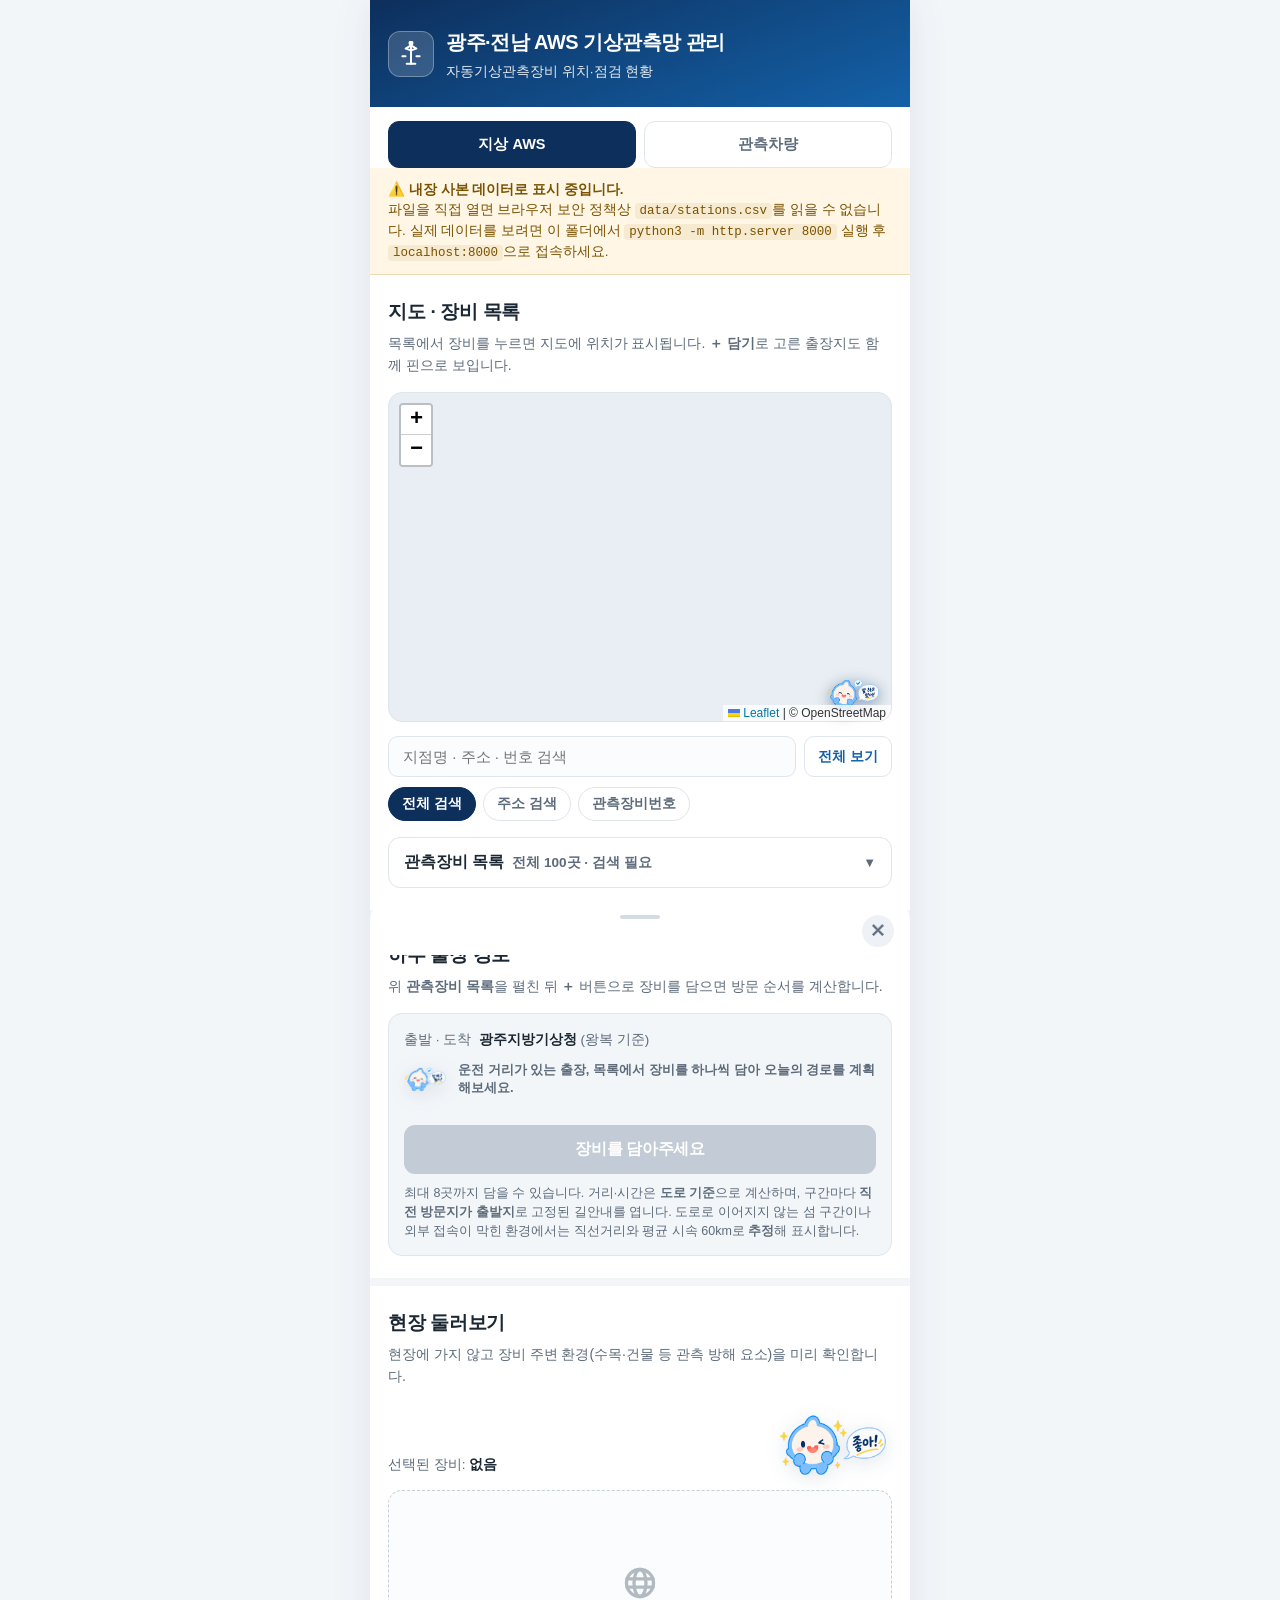
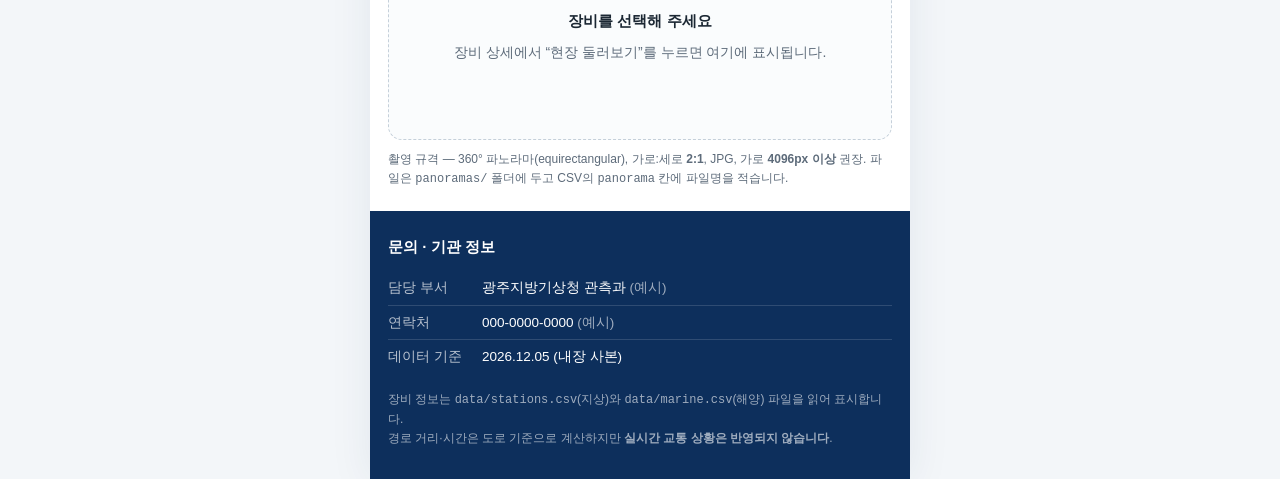
==== commit bc536cb9: "Adjust mascot placement and sizing" ====
--- a/index.html
+++ b/index.html
@@ -195,6 +195,7 @@
 .mascot-s--tired{background-position:0% 100%}
 .mascot-s--rest {background-position:100% 100%}
 .mascot-art{display:block;max-width:100%;height:auto;object-fit:contain;filter:drop-shadow(0 4px 10px rgba(13,47,92,.12));}
+.mascot-fallback{display:inline-flex;align-items:center;justify-content:center;flex:0 0 auto;line-height:1;filter:drop-shadow(0 4px 10px rgba(13,47,92,.12));}
 .route-intro .mascot-art,.route-mascot-row .mascot-art,.map-mascot .mascot-art{display:block}
 .route-intro img{width:44px;height:auto;flex:0 0 auto}
 .route-mascot-row img{width:50px;height:auto;flex:0 0 auto}
@@ -202,6 +203,8 @@
 /* ===== ④ 경로 ===== */
 .route-intro{display:flex;align-items:center;gap:10px;margin-bottom:12px}
 .route-intro span{font-size:13px;color:var(--muted);font-weight:600;line-height:1.4}
+.route-hero-mascot{height:88px;margin:-8px 4px 2px auto;display:flex;align-items:center;justify-content:flex-end;pointer-events:none}
+.route-hero-mascot .mascot-art{width:150px!important;max-height:88px;object-fit:contain}
 .route-mascot-row{display:flex;align-items:center;gap:10px;margin-bottom:10px}
 .route-mascot-row span{
   font-size:12.5px;font-weight:700;color:#fff;background:rgba(255,255,255,.16);
@@ -329,8 +332,10 @@
 .port-foot b{color:var(--ink)}
 
 /* ===== ⑤ 파노라마 ===== */
-.pano-pick{font-size:13.5px;color:var(--muted);margin:0 0 10px}
+.pano-pick{font-size:13.5px;color:var(--muted);margin:0 0 10px;display:flex;align-items:flex-end;justify-content:space-between;gap:12px;min-height:76px}
 .pano-pick b{color:var(--ink)}
+.pano-pick-label{padding-bottom:4px}
+.pano-pick-mascot{display:block;width:118px;max-height:82px;object-fit:contain;flex:0 0 auto}
 .pano{
   position:relative;height:250px;border-radius:var(--radius);overflow:hidden;
   border:1px solid var(--line);background:#dfe5ea;
@@ -350,6 +355,13 @@
 .pano-empty svg{width:36px;height:36px;opacity:.45}
 .pano-empty b{color:var(--ink);font-size:15px}
 .pano-spec{font-size:12px;color:var(--muted);margin:10px 0 0;line-height:1.6}
+
+@media(max-width:520px){
+  .route-hero-mascot{height:76px}
+  .route-hero-mascot .mascot-art{width:128px!important;max-height:76px}
+  .pano-pick{min-height:68px}
+  .pano-pick-mascot{width:100px;max-height:70px}
+}
 
 /* ===== ⑥ 하단 ===== */
 footer{background:var(--navy);color:#fff;padding:24px 18px 34px}
@@ -619,17 +631,27 @@
 
 /* 장거리 출장 운전의 고단함을 표현한 마스코트 — img/ 폴더 스프라이트에서 잘라 표시합니다. */
 const MASCOT = {
-  start:  { alt:'출발! 장비를 하나씩 담아보세요',       cls:'mascot-s--start', img:'img/7.png' },
-  good:   { alt:'좋아! 가까운 거리예요',                 cls:'mascot-s--good', img:'img/5.png' },
-  doing:  { alt:'잘 하고 있어!',                         cls:'mascot-s--doing', img:'img/1.png' },
-  fight:  { alt:'힘내! 오늘도 화이팅',                   cls:'mascot-s--fight', img:'img/6.png' },
-  effort: { alt:'조금 멀어도 우리가 해낼 수 있어요!',     cls:'mascot-s--effort', img:'img/4.png' },
-  tired:  { alt:'조금 힘들지만.. 곧 도착해요!',           cls:'mascot-s--tired', img:'img/2.png' },
-  rest:   { alt:'잠깐 쉬고 다시 출발해요!',               cls:'mascot-s--rest', img:'img/3.png' }
+  start:  { alt:'출발! 장비를 하나씩 담아보세요',       cls:'mascot-s--start', img:'./img/7.png', emoji:'🚙' },
+  good:   { alt:'좋아! 가까운 거리예요',                 cls:'mascot-s--good', img:'./img/5.png', emoji:'☀️' },
+  doing:  { alt:'잘 하고 있어!',                         cls:'mascot-s--doing', img:'./img/1.png', emoji:'🌤️' },
+  fight:  { alt:'힘내! 오늘도 화이팅',                   cls:'mascot-s--fight', img:'./img/6.png', emoji:'💪' },
+  effort: { alt:'조금 멀어도 우리가 해낼 수 있어요!',     cls:'mascot-s--effort', img:'./img/4.png', emoji:'🗺️' },
+  tired:  { alt:'조금 힘들지만.. 곧 도착해요!',           cls:'mascot-s--tired', img:'./img/2.png', emoji:'🥵' },
+  rest:   { alt:'잠깐 쉬고 다시 출발해요!',               cls:'mascot-s--rest', img:'./img/3.png', emoji:'☕' }
 };
 
 function mascotImgHTML(m, size=50){
-  return `<img class="mascot-art" src="${m.img || 'img/mascoat.png'}" style="width:${size}px;height:auto" alt="${m.alt}" />`;
+  return `<img class="mascot-art" src="${m.img || './img/mascoat.png'}" style="width:${size}px;height:auto" alt="${m.alt}" onerror="showMascotFallback(this,'${m.emoji || '🌤️'}',${size})" />`;
+}
+
+function showMascotFallback(img, emoji, size){
+  const fallback=document.createElement('span');
+  fallback.className='mascot-fallback';
+  fallback.style.cssText=`width:${size}px;height:${size}px;font-size:${Math.round(size*.68)}px`;
+  fallback.setAttribute('role','img');
+  fallback.setAttribute('aria-label',img.alt);
+  fallback.textContent=emoji;
+  img.replaceWith(fallback);
 }
 
 // 지도 옆 마스코트 — 담은 장비 수(=오늘 다닐 곳)가 많을수록 힘내는 톤으로 바뀝니다.
@@ -661,7 +683,7 @@
   const box=document.getElementById('routeIntro');
   if(!box) return;
   box.innerHTML = state.picked.length
-    ? ''
+    ? `<div class="route-hero-mascot">${mascotImgHTML(MASCOT.effort,150)}</div>`
     : `<div class="route-intro">${mascotImgHTML(MASCOT.start,44)}
         <span>운전 거리가 있는 출장, 목록에서 장비를 하나씩 담아 오늘의 경로를 계획해보세요.</span></div>`;
 }
@@ -1586,7 +1608,8 @@
 function renderPano(s){
   const wrap=document.getElementById('panoWrap');
   const pick=document.getElementById('panoPick');
-  pick.innerHTML = `선택된 장비: <b>${s?esc(s.name):'없음'}</b>`;
+  pick.innerHTML = `<span class="pano-pick-label">선택된 장비: <b>${s?esc(s.name):'없음'}</b></span>
+    ${mascotImgHTML(MASCOT.good,118).replace('class="mascot-art"','class="mascot-art pano-pick-mascot"')}`;
 
   if(!s || !s.panorama){
     wrap.innerHTML = `<div class="pano-empty">
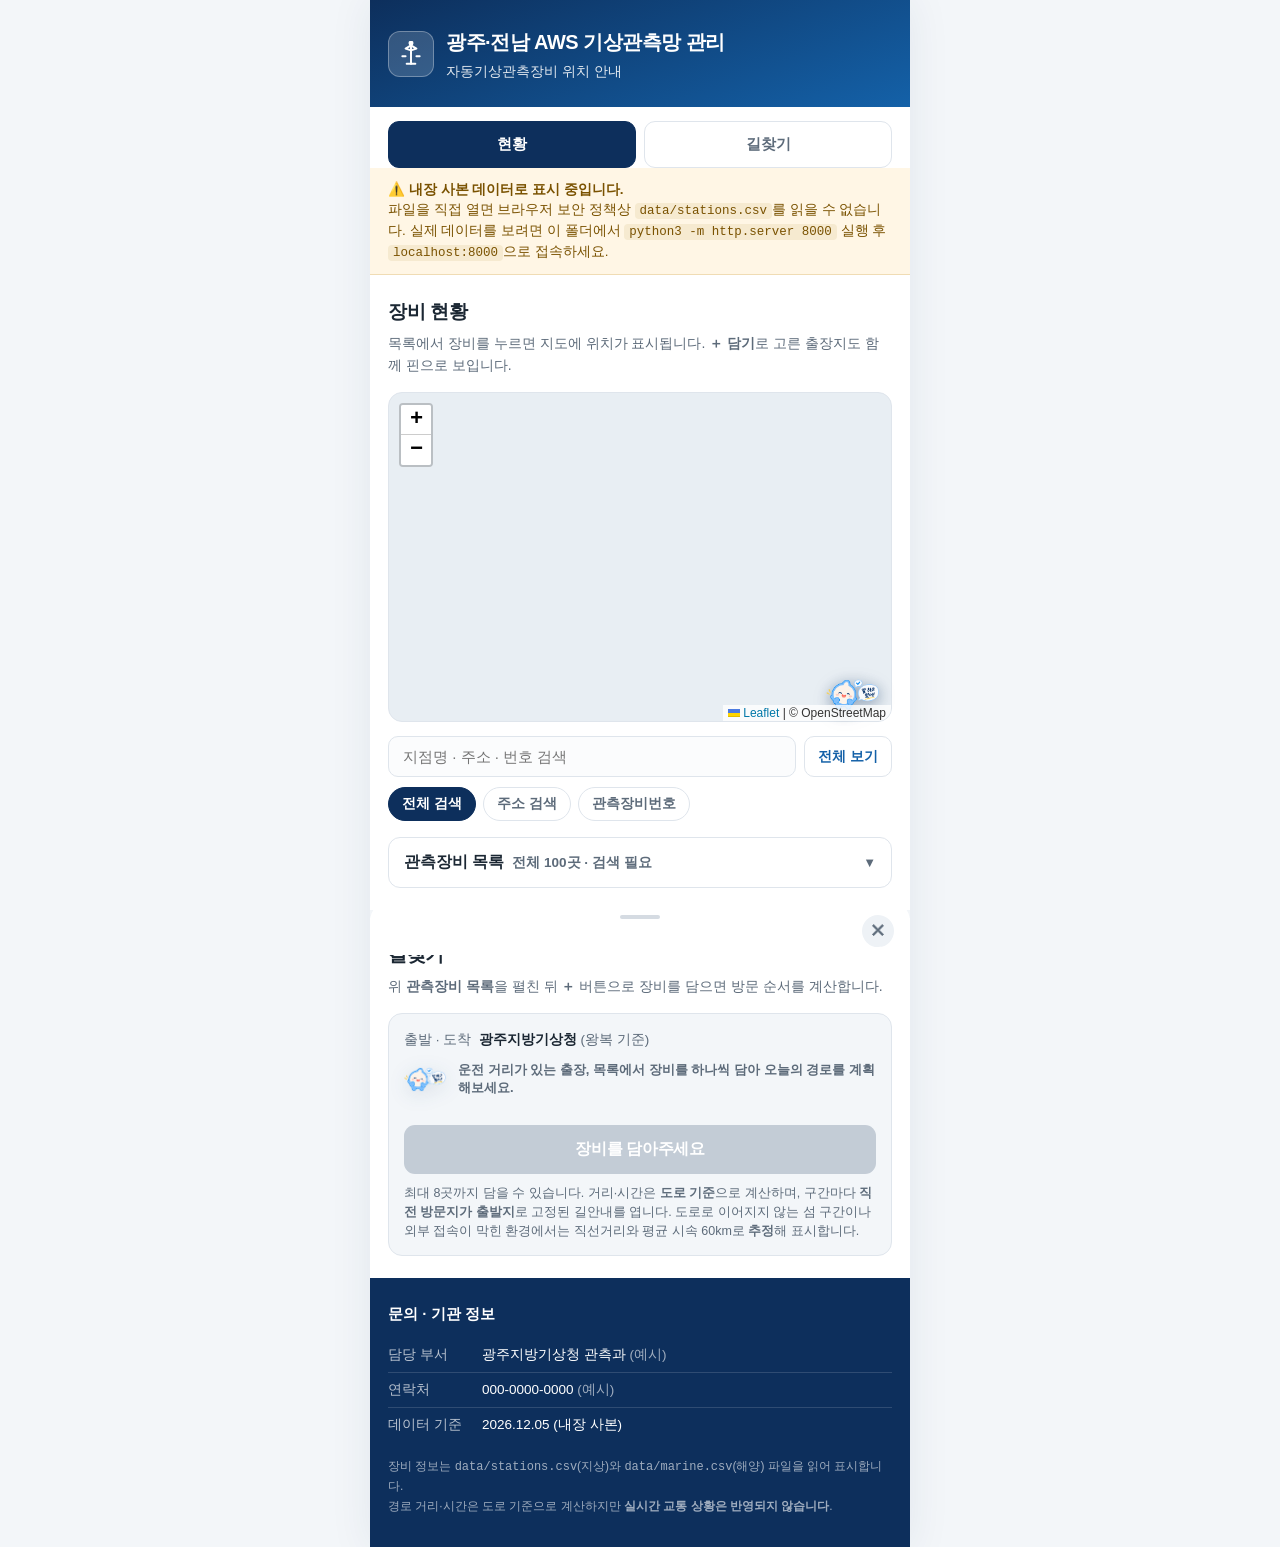
==== commit 093bfcfe: "Simplify equipment page to status and directions" ====
--- a/index.html
+++ b/index.html
@@ -67,7 +67,7 @@
   background:#fff;color:var(--muted);font-size:14.5px;font-weight:700;cursor:pointer;
   display:flex;align-items:center;justify-content:center;text-align:center;text-decoration:none;
 }
-.tab[aria-pressed="true"]{background:var(--navy);border-color:var(--navy);color:#fff}
+.tab[aria-pressed="true"],.tab[aria-current="page"]{background:var(--navy);border-color:var(--navy);color:#fff}
 
 /* ===== 알림 배너 ===== */
 .banner{
@@ -422,15 +422,15 @@
       </div>
       <div>
         <h1>광주·전남 AWS 기상관측망 관리</h1>
-        <p>자동기상관측장비 위치·점검 현황</p>
+        <p>자동기상관측장비 위치 안내</p>
       </div>
     </div>
   </header>
 
-  <!-- 지상 / 해양 전환 -->
-  <nav class="tabs" id="tabs" aria-label="장비 종류">
-    <button class="tab" data-tab="land" aria-pressed="true">지상 AWS</button>
-    <a class="tab" href="observation_support_site/index.html">관측차량</a>
+  <!-- 주요 메뉴 -->
+  <nav class="tabs" id="tabs" aria-label="주요 메뉴">
+    <a class="tab" href="#statusSec" aria-current="page">현황</a>
+    <a class="tab" href="#routeSec">길찾기</a>
   </nav>
 
   <div class="banner" id="banner"></div>
@@ -877,8 +877,8 @@
   document.getElementById('app').className='';
   document.getElementById('app').innerHTML = `
   <!-- ③ 지도 + 목록 -->
-  <section>
-    <h2>지도 · 장비 목록</h2>
+  <section id="statusSec">
+    <h2>장비 현황</h2>
     <p class="sec-desc">목록에서 장비를 누르면 지도에 위치가 표시됩니다.
       <b>＋ 담기</b>로 고른 출장지도 함께 핀으로 보입니다.</p>
     <div class="map-wrap">
@@ -900,19 +900,13 @@
       관측장비 목록 <span class="cnt" id="listCount"></span> <span class="caret">▼</span>
     </button>
     <div id="listBox" hidden>
-      <div class="chips" id="chips">
-        <button class="chip" data-f="all" aria-pressed="true">전체</button>
-        <button class="chip" data-f="due" aria-pressed="false">점검필요</button>
-        <button class="chip" data-f="soon" aria-pressed="false">곧 도래</button>
-        <button class="chip" data-f="ok" aria-pressed="false">정상</button>
-      </div>
       <ul class="list" id="list"></ul>
     </div>
   </section>
 
   <!-- ④ 경로 -->
   <section id="routeSec">
-    <h2>하루 출장 경로</h2>
+    <h2>길찾기</h2>
     <p class="sec-desc">위 <b>관측장비 목록</b>을 펼친 뒤 <b>＋</b> 버튼으로 장비를 담으면 방문 순서를 계산합니다.</p>
     <div class="route-box">
       <p class="route-from">출발 · 도착 &nbsp;<b>${esc(CONFIG.office.name)}</b> (왕복 기준)</p>
@@ -927,19 +921,11 @@
     </div>
   </section>
 
-  <!-- ⑤ VR -->
-  <section id="panoSec">
-    <h2>현장 둘러보기</h2>
-    <p class="sec-desc">현장에 가지 않고 장비 주변 환경(수목·건물 등 관측 방해 요소)을 미리 확인합니다.</p>
-    <p class="pano-pick" id="panoPick">선택된 장비: <b>없음</b></p>
-    <div id="panoWrap"></div>
-    <p class="pano-spec">촬영 규격 — 360° 파노라마(equirectangular), 가로:세로 <b>2:1</b>, JPG, 가로 <b>4096px 이상</b> 권장. 파일은 <code>panoramas/</code> 폴더에 두고 CSV의 <code>panorama</code> 칸에 파일명을 적습니다.</p>
-  </section>`;
+  `;
 
   bindEvents();
   initMap();
   renderList();
-  renderPano(null);
 }
 
 /* ========================= 해양장비 화면 ========================= */
@@ -1066,7 +1052,6 @@
   if(!q) return [];               // 검색어를 입력하기 전에는 목록을 비워 둡니다.
   const marine=state.tab==='marine';
   return items().filter(s=>{
-    if(state.filter!=='all' && s.status.key!==state.filter) return false;
     if(marine && state.kind!=='all' && s.kind.key!==state.kind) return false;
     // 해양은 '주소 검색' 자리를 해역·항구 검색으로 씁니다.
     const where = marine ? `${s.seaArea} ${s.port} ${s.address}` : s.address;
@@ -1095,9 +1080,6 @@
   }
   ul.innerHTML = rows.map(s=>{
     const on=state.picked.includes(s.id);
-    const nextTxt = s.next
-      ? `다음 점검 <b>${fmtDate(s.next)}</b>` + (s.days<0 ? ` · <b style="color:var(--due)">${-s.days}일 경과</b>` : ` · ${s.days}일 남음`)
-      : `<b style="color:var(--unknown)">점검 정보 확인 필요</b>`;
     // 해양은 주소 대신 종류·해역·접근 방식을 보여줍니다.
     const sub = state.tab==='marine'
       ? `${esc(s.kind.label)} · ${esc(s.access.label)}`
@@ -1106,9 +1088,8 @@
       : esc(s.address)||'주소 없음';
     return `<li class="item ${on?'picked':''}" data-id="${esc(s.id)}">
       <button class="item-main" data-act="open" data-id="${esc(s.id)}">
-        <span class="item-top"><span class="item-name">${esc(s.name)}</span><span class="item-id">${esc(s.id)}</span>${badge(s)}</span>
+        <span class="item-top"><span class="item-name">${esc(s.name)}</span><span class="item-id">${esc(s.id)}</span></span>
         <span class="item-addr">${sub}</span>
-        <span class="item-next">${nextTxt}</span>
       </button>
       <button class="pick" data-act="pick" data-id="${esc(s.id)}" aria-pressed="${on}"
         aria-label="${esc(s.name)} ${on?'경로에서 빼기':'경로에 담기'}" ${s.valid?'':'disabled'}>
@@ -1242,10 +1223,6 @@
 
   const common = `
       <li><b>지점번호</b><span>${esc(s.id)||'-'}</span></li>
-      <li><b>마지막 점검</b><span>${fmtDate(s.last)}</span></li>
-      <li><b>점검 주기</b><span>${s.cycle?s.cycle+'개월':'-'}</span></li>
-      <li><b>다음 점검</b><span class="${s.status.key==='due'?'warn':''}">${fmtDate(s.next)}${
-        s.days!==null ? (s.days<0?` (${-s.days}일 경과)`:` (${s.days}일 남음)`) : ''}</span></li>
       <li><b>좌표</b><span>${s.valid?`${s.lat.toFixed(4)}, ${s.lon.toFixed(4)}`:'확인 필요'}</span></li>`;
 
   let info, subtitle, buttons;
@@ -1267,17 +1244,15 @@
         target="_blank" rel="noopener">${ICON.vr} 장비 사진</a>`:''}`;
   }else{
     subtitle = esc(s.address)||'주소 정보 없음';
-    info = `${common}${s.note?`<li><b>비고</b><span>${esc(s.note)}</span></li>`:''}`;
+    info = common;
     const navUrl = s.valid ? navToLink(s) : null;
     buttons = `
-      ${navUrl?`<a class="btn" href="${navUrl}" target="_blank" rel="noopener">${ICON.nav} 길안내 (현위치 출발)</a>`:''}
-      <button class="btn btn-ghost" data-act="pano" data-id="${esc(s.id)}">${ICON.vr} 현장 둘러보기</button>`;
+      ${navUrl?`<a class="btn" href="${navUrl}" target="_blank" rel="noopener">${ICON.nav} 길안내 (현위치 출발)</a>`:''}`;
   }
 
   document.getElementById('sheetBody').innerHTML = `
     <div class="sheet-head">
       <h3 id="sheetName">${esc(s.name)}</h3>
-      ${badge(s)}
     </div>
     <p class="sheet-addr">${subtitle}</p>
     <ul class="info">${info}</ul>
@@ -1567,7 +1542,7 @@
       const s=pts[leg.to];
       return `<li class="step"><span class="step-no">${i+1}</span><div class="step-body">
         <button class="step-link" data-act="open" data-id="${esc(s.id)}">
-          <span class="step-name">${esc(s.name)}</span>${badge(s)}<span class="step-more">현황 보기</span>
+          <span class="step-name">${esc(s.name)}</span><span class="step-more">현황 보기</span>
         </button>
         <div class="step-meta">${esc(s.address)||'주소 정보 없음'}</div>
         ${legRow(m,pts,leg)}</div></li>`;
@@ -1684,7 +1659,8 @@
   });
 
   // 상태 필터
-  document.getElementById('chips').addEventListener('click',e=>{
+  const statusChips=document.getElementById('chips');
+  if(statusChips) statusChips.addEventListener('click',e=>{
     const b=e.target.closest('.chip'); if(!b) return;
     state.filter=b.dataset.f;
     [...document.querySelectorAll('#chips .chip')].forEach(c=>c.setAttribute('aria-pressed', String(c===b)));
@@ -1747,13 +1723,6 @@
 document.getElementById('dim').addEventListener('click',closeSheet);
 document.getElementById('sheetClose').addEventListener('click',closeSheet);
 document.addEventListener('keydown',e=>{ if(e.key==='Escape') closeSheet(); });
-document.getElementById('sheetBody').addEventListener('click',e=>{
-  const b=e.target.closest('[data-act="pano"]'); if(!b) return;
-  const s=state.stations.find(x=>x.id===b.dataset.id);
-  closeSheet();
-  renderPano(s);
-  setTimeout(()=>document.getElementById('panoSec').scrollIntoView({behavior:'smooth',block:'start'}),150);
-});
 
 /* ========================= 시작 ========================= */
 function showBanner(html){
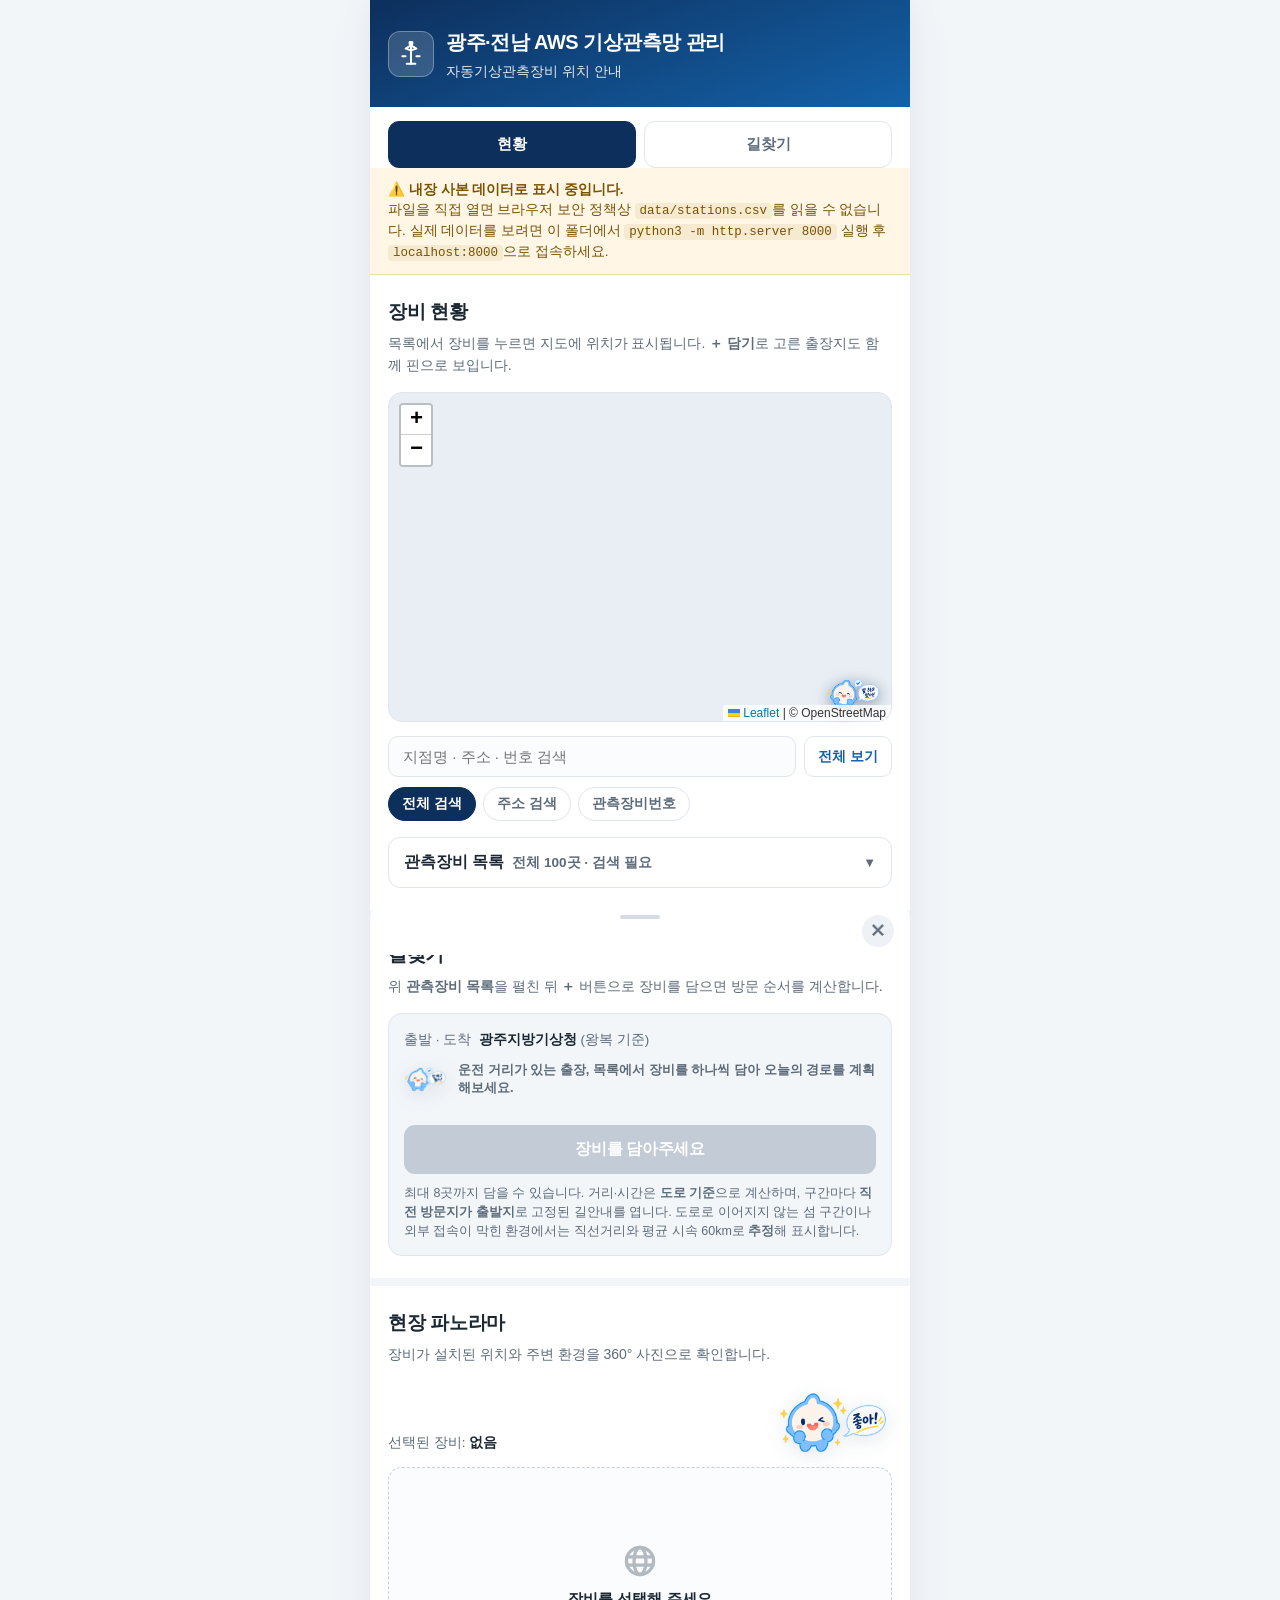
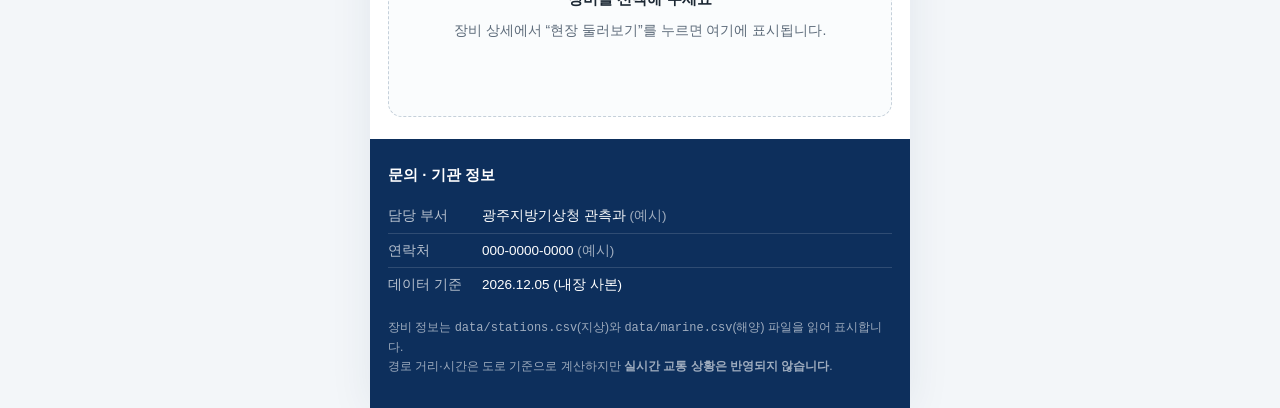
==== commit b3c03ac9: "Restore station panorama viewer" ====
--- a/index.html
+++ b/index.html
@@ -921,11 +921,20 @@
     </div>
   </section>
 
+  <!-- 현장 파노라마 -->
+  <section id="panoSec">
+    <h2>현장 파노라마</h2>
+    <p class="sec-desc">장비가 설치된 위치와 주변 환경을 360° 사진으로 확인합니다.</p>
+    <p class="pano-pick" id="panoPick">선택된 장비: <b>없음</b></p>
+    <div id="panoWrap"></div>
+  </section>
+
   `;
 
   bindEvents();
   initMap();
   renderList();
+  renderPano(null);
 }
 
 /* ========================= 해양장비 화면 ========================= */
@@ -1247,7 +1256,8 @@
     info = common;
     const navUrl = s.valid ? navToLink(s) : null;
     buttons = `
-      ${navUrl?`<a class="btn" href="${navUrl}" target="_blank" rel="noopener">${ICON.nav} 길안내 (현위치 출발)</a>`:''}`;
+      ${navUrl?`<a class="btn" href="${navUrl}" target="_blank" rel="noopener">${ICON.nav} 길안내 (현위치 출발)</a>`:''}
+      <button class="btn btn-ghost" data-act="pano" data-id="${esc(s.id)}">${ICON.vr} 파노라마 보기</button>`;
   }
 
   document.getElementById('sheetBody').innerHTML = `
@@ -1723,6 +1733,13 @@
 document.getElementById('dim').addEventListener('click',closeSheet);
 document.getElementById('sheetClose').addEventListener('click',closeSheet);
 document.addEventListener('keydown',e=>{ if(e.key==='Escape') closeSheet(); });
+document.getElementById('sheetBody').addEventListener('click',e=>{
+  const b=e.target.closest('[data-act="pano"]'); if(!b) return;
+  const s=state.stations.find(x=>x.id===b.dataset.id);
+  closeSheet();
+  renderPano(s);
+  setTimeout(()=>document.getElementById('panoSec').scrollIntoView({behavior:'smooth',block:'start'}),150);
+});
 
 /* ========================= 시작 ========================= */
 function showBanner(html){
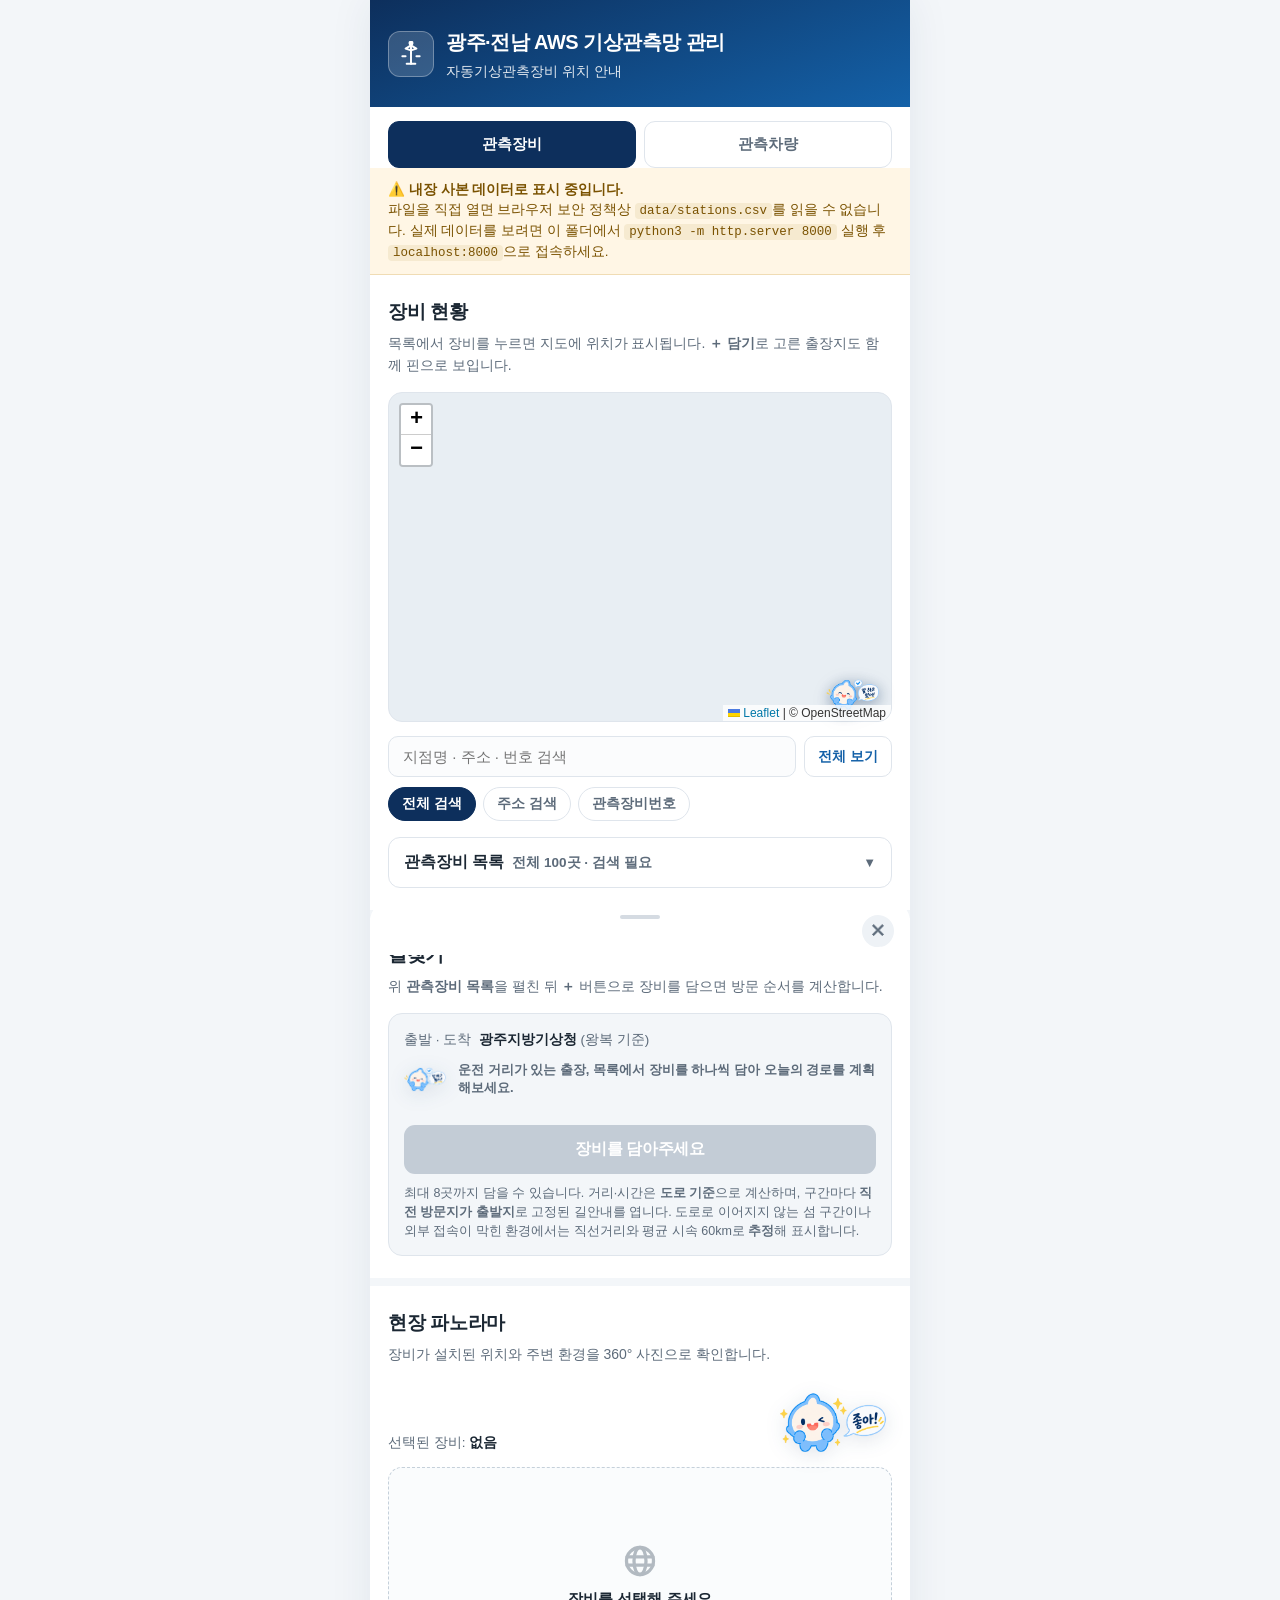
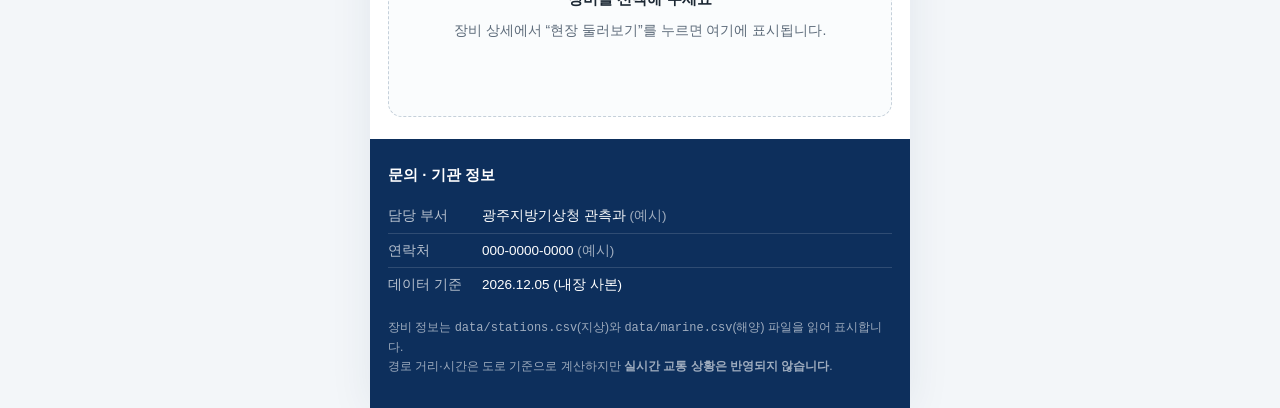
==== commit 5a0d4020: "Restore equipment and vehicle navigation tabs" ====
--- a/index.html
+++ b/index.html
@@ -427,10 +427,10 @@
     </div>
   </header>
 
-  <!-- 주요 메뉴 -->
-  <nav class="tabs" id="tabs" aria-label="주요 메뉴">
-    <a class="tab" href="#statusSec" aria-current="page">현황</a>
-    <a class="tab" href="#routeSec">길찾기</a>
+  <!-- 관측 업무 메뉴 -->
+  <nav class="tabs" id="tabs" aria-label="관측 업무 메뉴">
+    <a class="tab" href="index.html" aria-current="page">관측장비</a>
+    <a class="tab" href="observation_support_site/index.html">관측차량</a>
   </nav>
 
   <div class="banner" id="banner"></div>
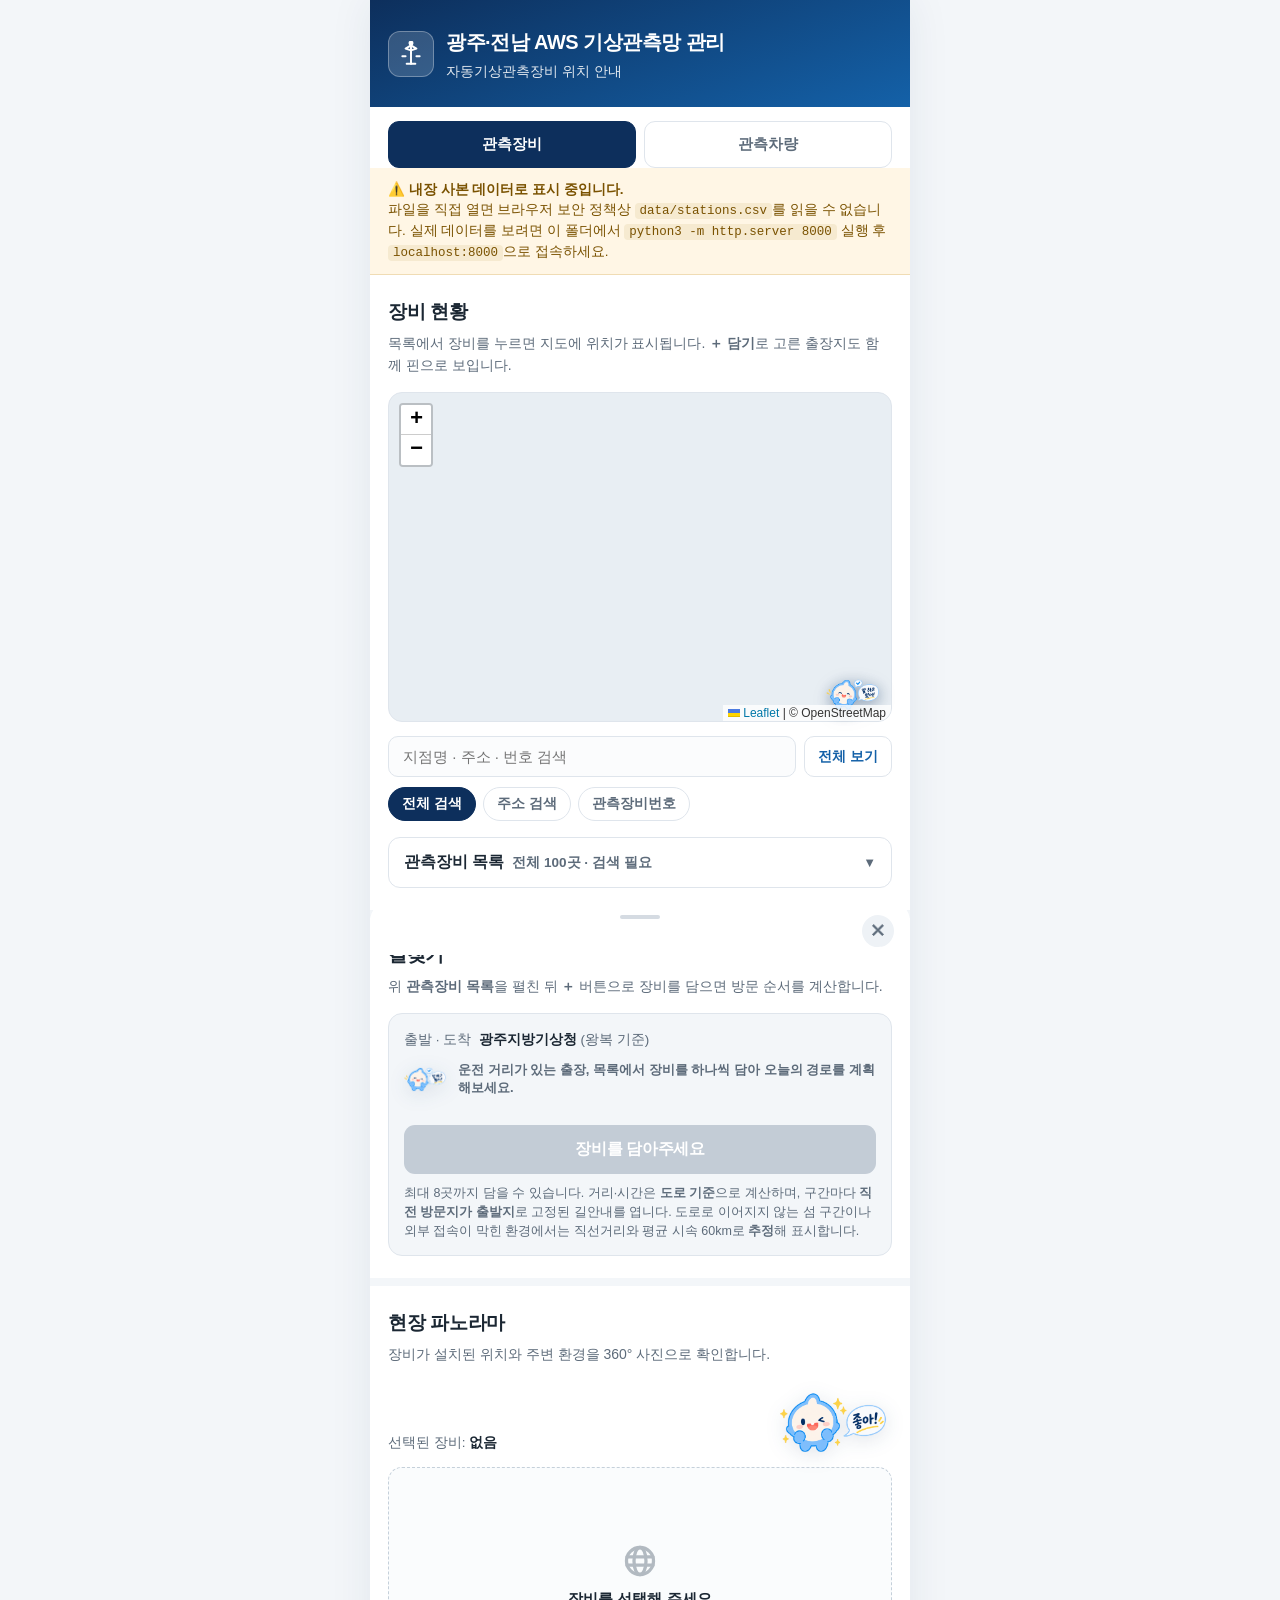
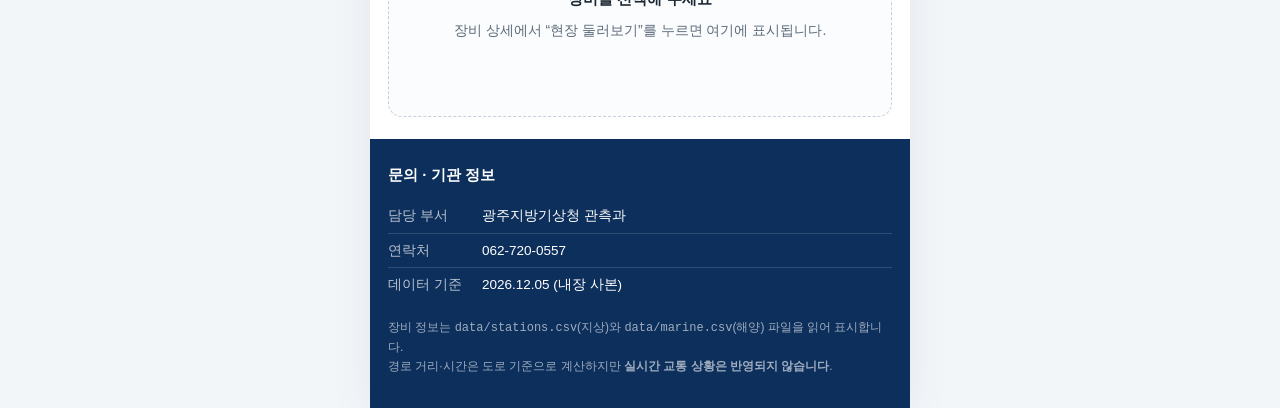
==== commit 22503431: "Update observation department contact details" ====
--- a/index.html
+++ b/index.html
@@ -370,6 +370,8 @@
 .foot-row:first-of-type{border-top:0}
 .foot-row dt{flex:0 0 84px;opacity:.7;margin:0}
 .foot-row dd{margin:0;flex:1}
+.foot-row a{color:inherit;text-decoration:none}
+.foot-row a:hover,.foot-row a:focus{text-decoration:underline}
 .foot-note{margin:16px 0 0;font-size:12px;opacity:.6;line-height:1.6}
 
 /* ===== 바텀시트 ===== */
@@ -441,8 +443,8 @@
   <footer>
     <h3>문의 · 기관 정보</h3>
     <dl style="margin:0">
-      <div class="foot-row"><dt>담당 부서</dt><dd>광주지방기상청 관측과 <span style="opacity:.6">(예시)</span></dd></div>
-      <div class="foot-row"><dt>연락처</dt><dd>000-0000-0000 <span style="opacity:.6">(예시)</span></dd></div>
+      <div class="foot-row"><dt>담당 부서</dt><dd>광주지방기상청 관측과</dd></div>
+      <div class="foot-row"><dt>연락처</dt><dd><a href="tel:062-720-0557">062-720-0557</a></dd></div>
       <div class="foot-row"><dt>데이터 기준</dt><dd id="dataBase">-</dd></div>
     </dl>
     <p class="foot-note">
